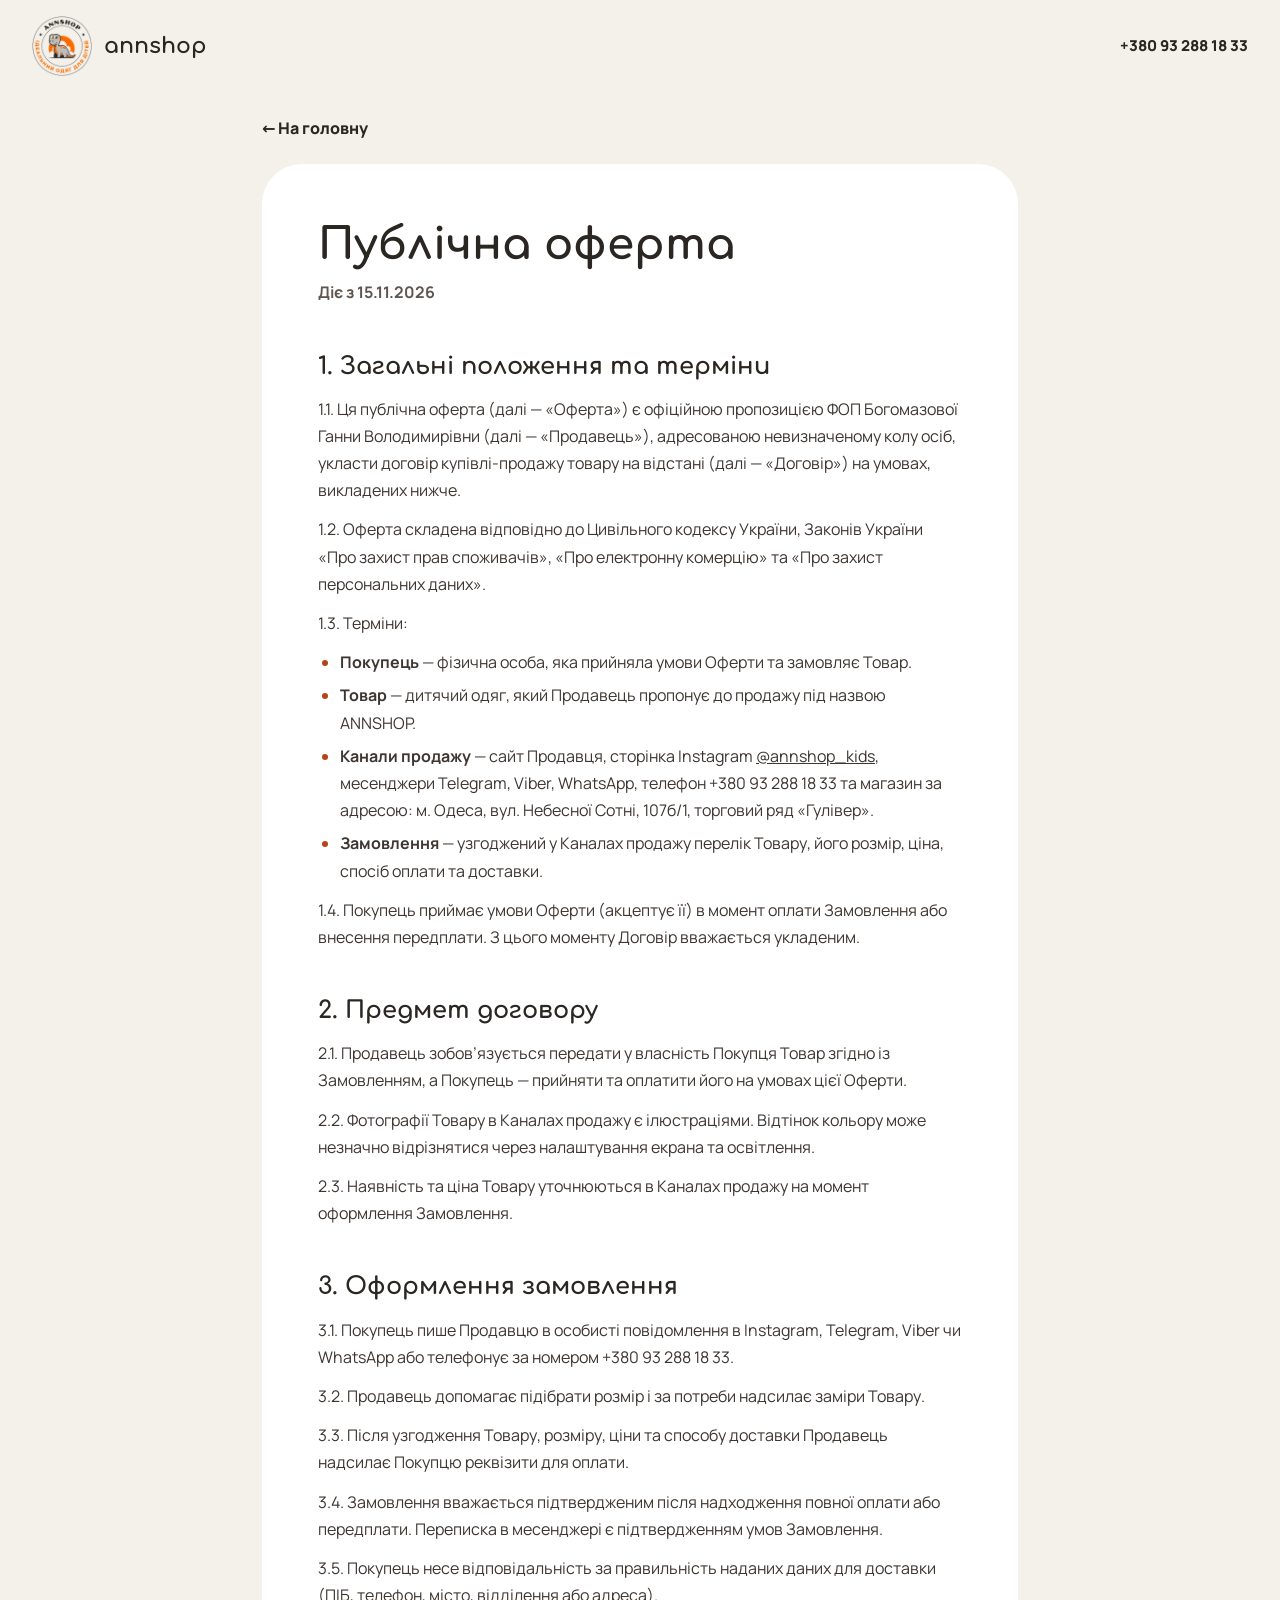
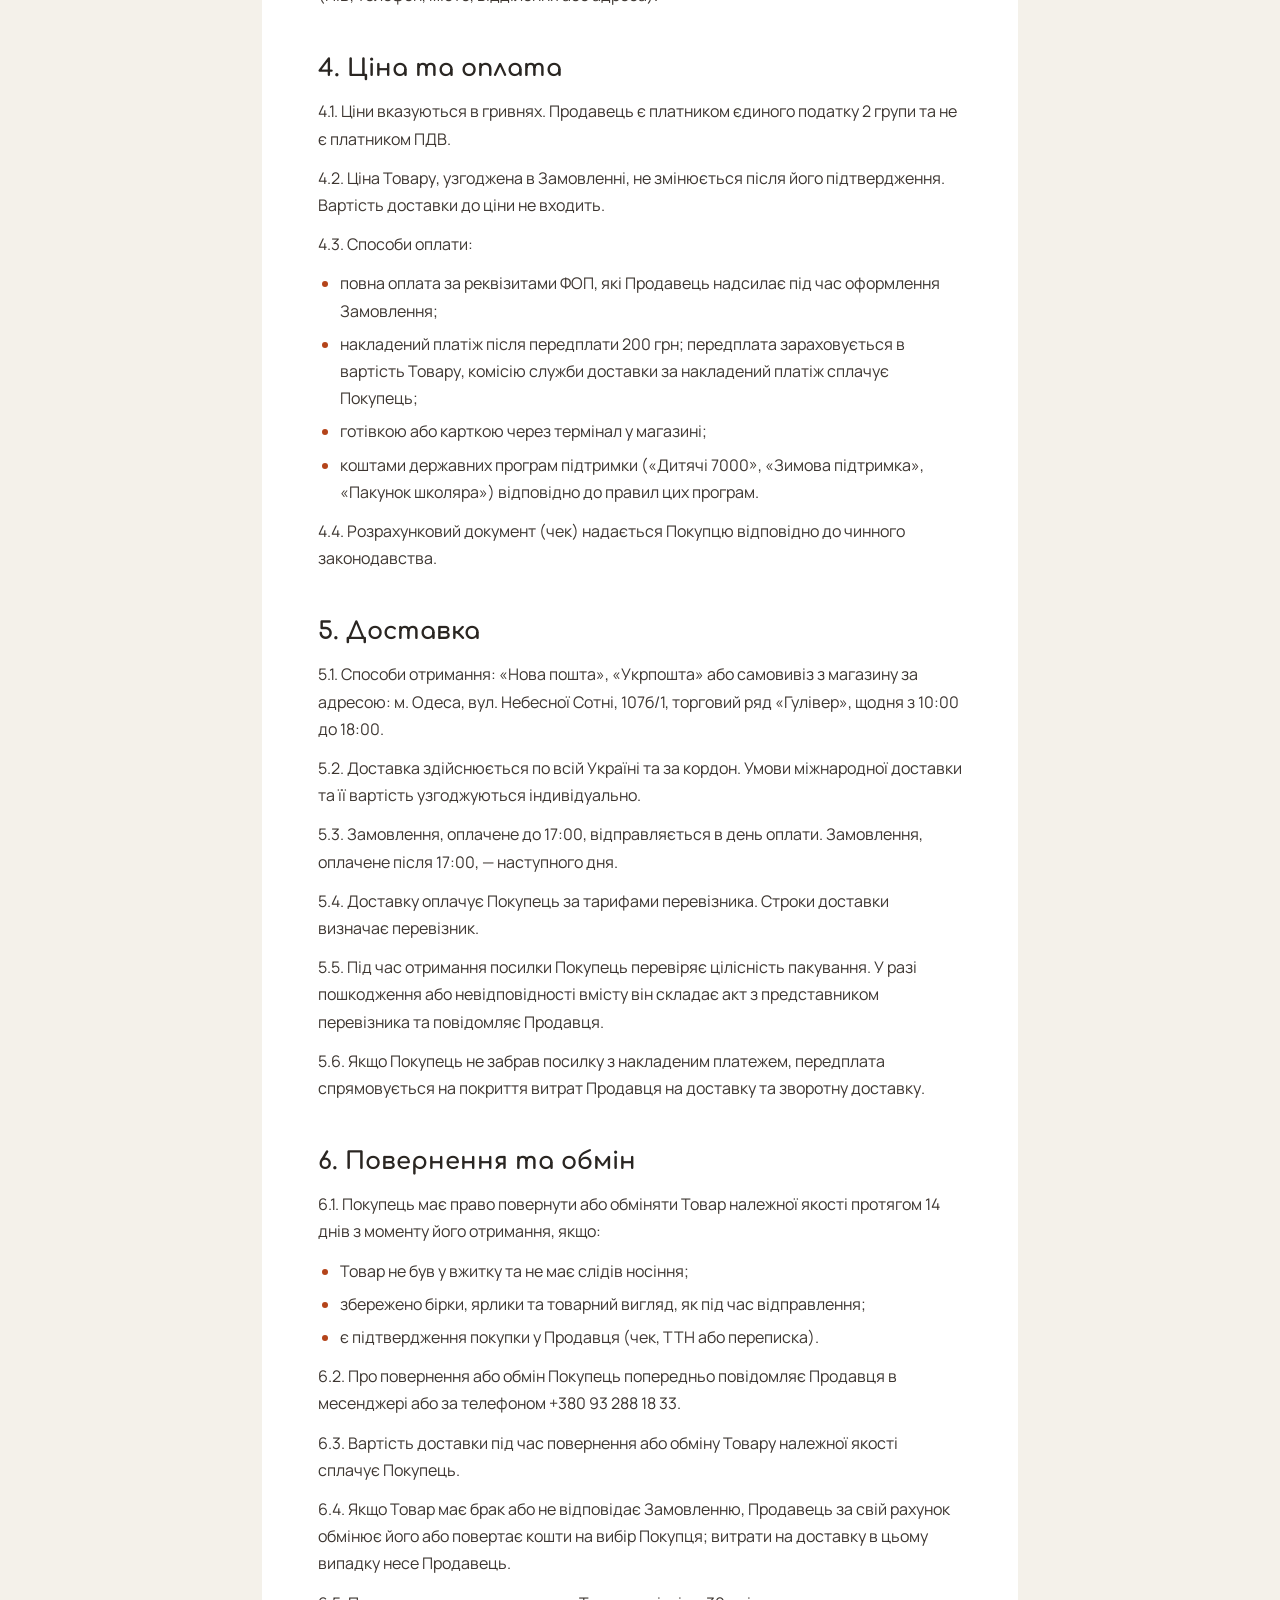
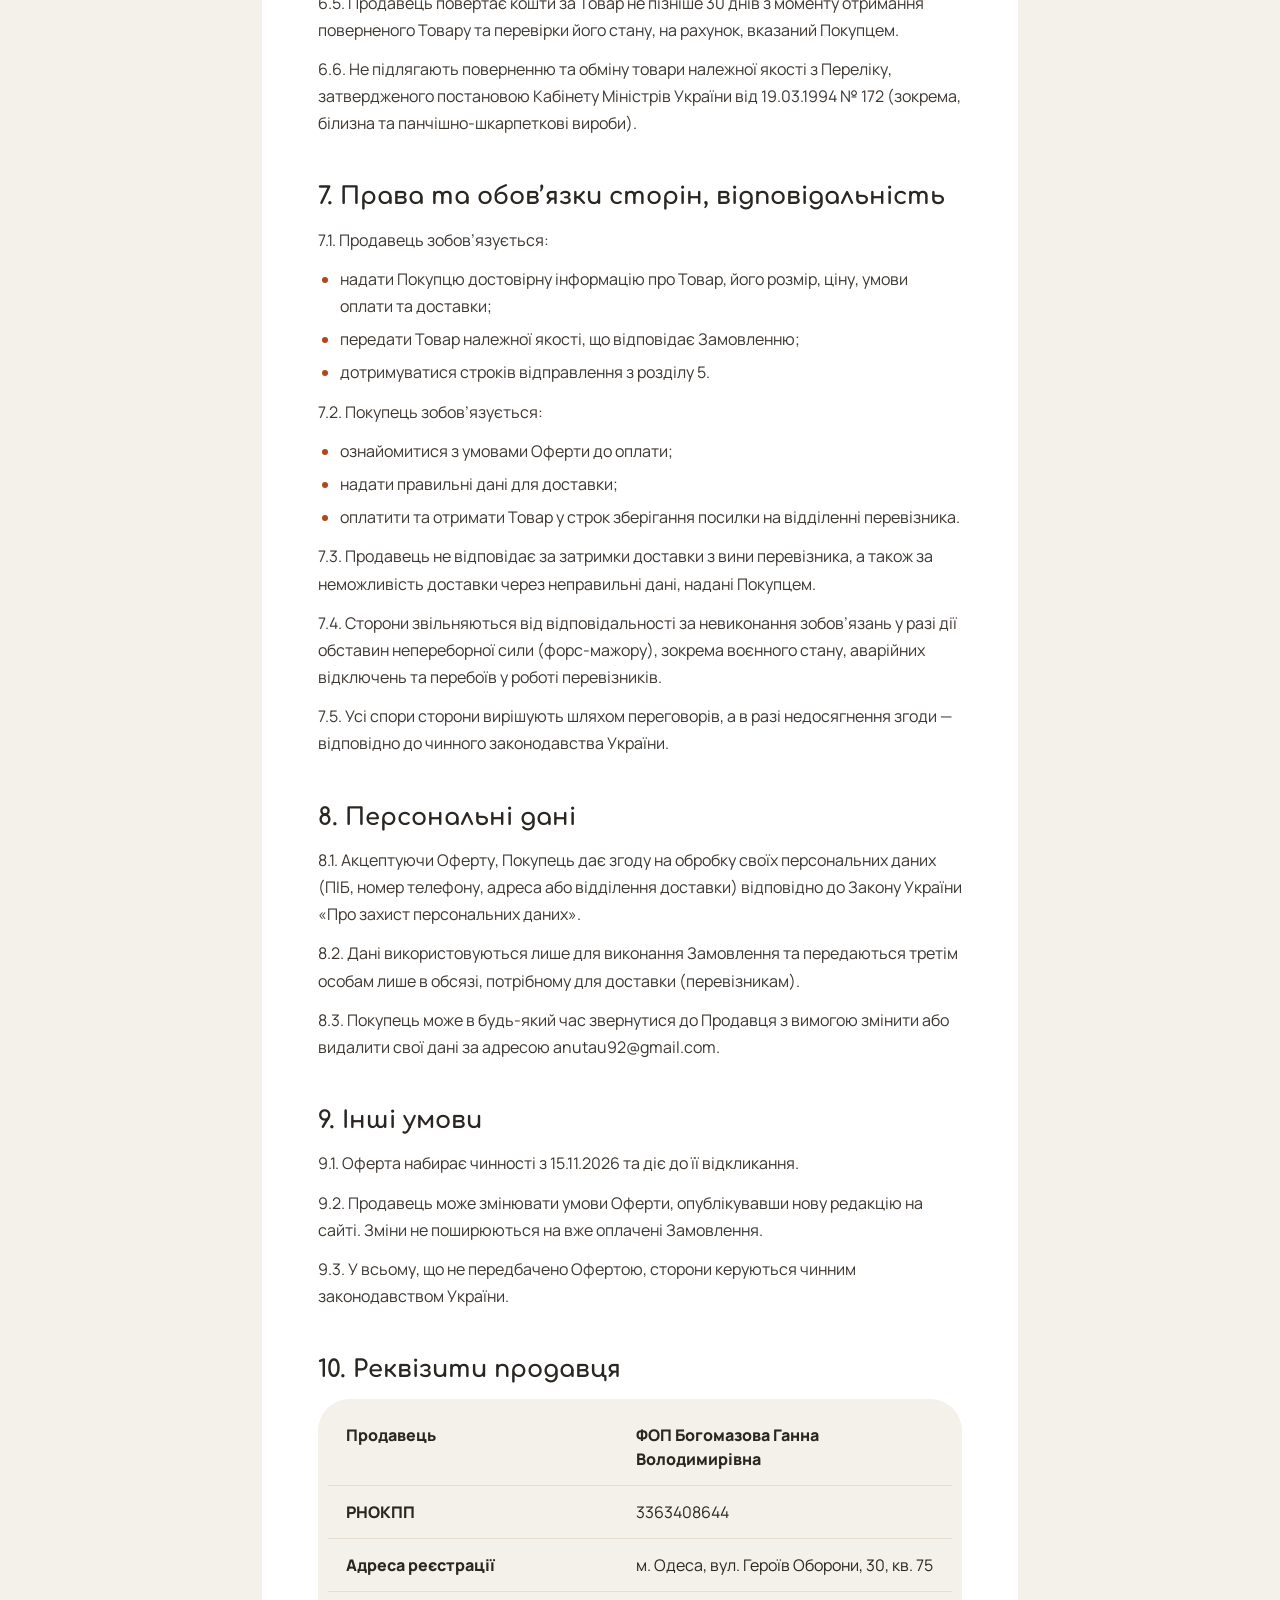
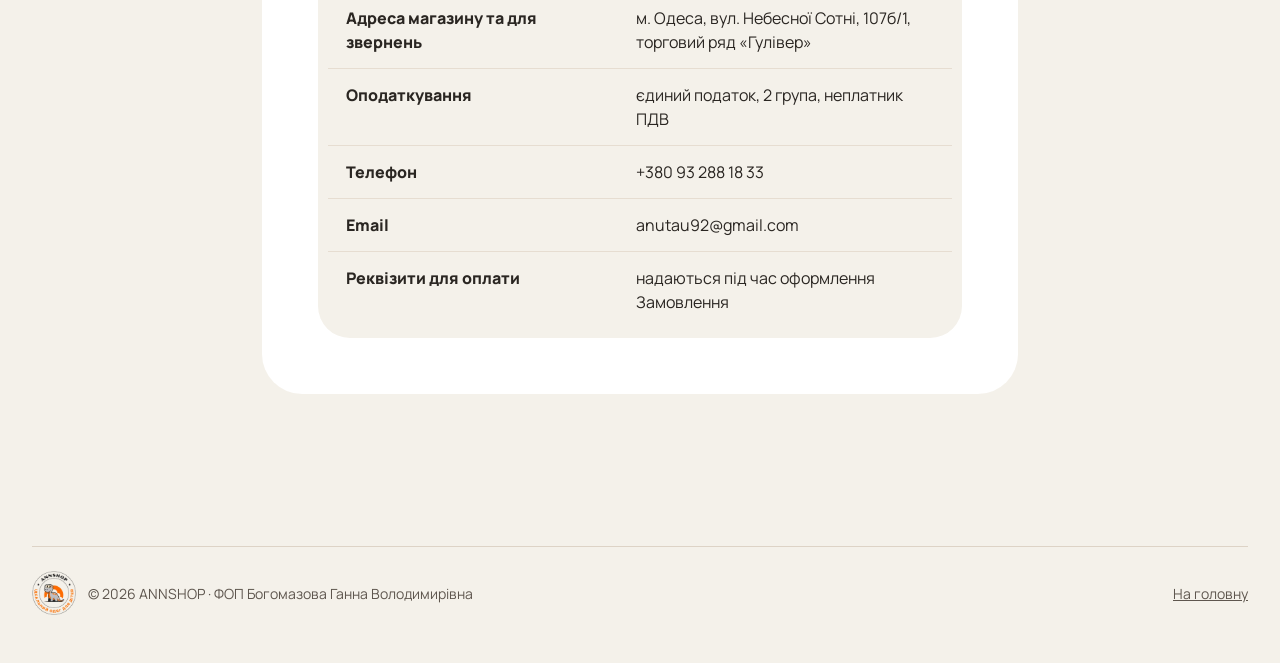
==== oferta.html @ 19527567 "Add files via upload" ====
<!DOCTYPE html>
<html lang="uk">
<head>
<meta charset="utf-8">
<meta name="viewport" content="width=device-width, initial-scale=1">
<title>Публічна оферта — ANNSHOP</title>
<meta name="description" content="Публічна оферта магазину дитячого одягу ANNSHOP (ФОП Богомазова Ганна Володимирівна): оформлення замовлення, оплата, доставка, повернення та обмін.">
<meta name="theme-color" content="#F4F1EA">
<meta name="format-detection" content="telephone=no">
<link rel="icon" type="image/png" sizes="32x32" href="assets/img/favicon-32.png">
<link rel="apple-touch-icon" href="assets/img/apple-touch-icon.png">
<link rel="preload" href="assets/fonts/manrope-cyrillic-wght-normal.woff2" as="font" type="font/woff2" crossorigin>
<link rel="stylesheet" href="assets/css/style.css">
<style>
.doc{max-width:820px;margin:0 auto;padding:24px 32px 96px}
.doc__card{background:#fff;border-radius:40px;padding:56px}
.doc h1{margin:0 0 8px}
.doc .meta{margin:0 0 40px;color:var(--muted);font-weight:700}
.doc h2{font-family:var(--font-display);font-weight:700;font-size:24px;line-height:1.3;margin:44px 0 14px}
.doc p,.doc li{font-size:16px;line-height:1.7;color:#3D3631}
.doc p{margin:0 0 12px}
.doc ul{margin:0 0 12px;padding-left:22px}
.doc li{margin-bottom:6px}
.doc li::marker{color:var(--accent)}
.doc .table-box{background:var(--bg);margin-top:8px}
.doc .req{min-width:0;text-align:left}
.doc .req td{padding:14px 18px;border-bottom:1px solid #E6DDD1;vertical-align:top}
.doc .req tr:last-child td{border-bottom:0;color:inherit}
.doc .req td:first-child{font-weight:800;width:38%}
.back{display:inline-flex;align-items:center;gap:8px;margin-bottom:24px;font-weight:800;text-decoration:none}
@media (max-width:700px){.doc{padding:8px 14px 64px}.doc__card{padding:28px 20px;border-radius:28px}.doc .req td{display:block;width:auto!important;border:0;padding:6px 10px}.doc .req tr{display:block;padding:8px 0;border-bottom:1px solid #E6DDD1}}
</style>
<script>
  // Оферта завжди відкривається з початку сторінки
  if ('scrollRestoration' in history) history.scrollRestoration = 'manual';
  function toStart(){ if (!location.hash || location.hash === '#top') window.scrollTo(0, 0); }
  window.addEventListener('DOMContentLoaded', toStart);
  window.addEventListener('load', toStart);
  window.addEventListener('pageshow', toStart);
</script>
</head>
<body>
<header class="wrap header" id="top">
  <a class="brand" href="index.html" aria-label="ANNSHOP — на головну">
    <img src="assets/img/logo.webp" width="60" height="60" alt="ANNSHOP — ідеальний одяг для дітей">
    <span>annshop</span>
  </a>
  <a class="header__phone" href="tel:+380932881833">+380&nbsp;93&nbsp;288&nbsp;18&nbsp;33</a>
</header>
<main class="doc">
  <a class="back" href="index.html">← На головну</a>
  <article class="doc__card">
    <h1 class="h2">Публічна оферта</h1>
    <p class="meta">Діє з 15.11.2026</p>
<h2 id="загальні-положення-та-терміни">1. Загальні положення та терміни</h2>
<p>1.1. Ця публічна оферта (далі — «Оферта») є офіційною пропозицією ФОП Богомазової Ганни Володимирівни (далі — «Продавець»), адресованою невизначеному колу осіб, укласти договір купівлі-продажу товару на відстані (далі — «Договір») на умовах, викладених нижче.</p>
<p>1.2. Оферта складена відповідно до Цивільного кодексу України, Законів України «Про захист прав споживачів», «Про електронну комерцію» та «Про захист персональних даних».</p>
<p>1.3. Терміни:</p>
<ul>
<li><strong>Покупець</strong> — фізична особа, яка прийняла умови Оферти та замовляє Товар.</li>
<li><strong>Товар</strong> — дитячий одяг, який Продавець пропонує до продажу під назвою ANNSHOP.</li>
<li><strong>Канали продажу</strong> — сайт Продавця, сторінка Instagram <a href="https://www.instagram.com/annshop_kids">@annshop_kids</a>, месенджери Telegram, Viber, WhatsApp, телефон +380 93 288 18 33 та магазин за адресою: м. Одеса, вул. Небесної Сотні, 107б/1, торговий ряд «Гулівер».</li>
<li><strong>Замовлення</strong> — узгоджений у Каналах продажу перелік Товару, його розмір, ціна, спосіб оплати та доставки.</li>
</ul>
<p>1.4. Покупець приймає умови Оферти (акцептує її) в момент оплати Замовлення або внесення передплати. З цього моменту Договір вважається укладеним.</p>
<h2 id="предмет-договору">2. Предмет договору</h2>
<p>2.1. Продавець зобов’язується передати у власність Покупця Товар згідно із Замовленням, а Покупець — прийняти та оплатити його на умовах цієї Оферти.</p>
<p>2.2. Фотографії Товару в Каналах продажу є ілюстраціями. Відтінок кольору може незначно відрізнятися через налаштування екрана та освітлення.</p>
<p>2.3. Наявність та ціна Товару уточнюються в Каналах продажу на момент оформлення Замовлення.</p>
<h2 id="оформлення-замовлення">3. Оформлення замовлення</h2>
<p>3.1. Покупець пише Продавцю в особисті повідомлення в Instagram, Telegram, Viber чи WhatsApp або телефонує за номером +380 93 288 18 33.</p>
<p>3.2. Продавець допомагає підібрати розмір і за потреби надсилає заміри Товару.</p>
<p>3.3. Після узгодження Товару, розміру, ціни та способу доставки Продавець надсилає Покупцю реквізити для оплати.</p>
<p>3.4. Замовлення вважається підтвердженим після надходження повної оплати або передплати. Переписка в месенджері є підтвердженням умов Замовлення.</p>
<p>3.5. Покупець несе відповідальність за правильність наданих даних для доставки (ПІБ, телефон, місто, відділення або адреса).</p>
<h2 id="ціна-та-оплата">4. Ціна та оплата</h2>
<p>4.1. Ціни вказуються в гривнях. Продавець є платником єдиного податку 2 групи та не є платником ПДВ.</p>
<p>4.2. Ціна Товару, узгоджена в Замовленні, не змінюється після його підтвердження. Вартість доставки до ціни не входить.</p>
<p>4.3. Способи оплати:</p>
<ul>
<li>повна оплата за реквізитами ФОП, які Продавець надсилає під час оформлення Замовлення;</li>
<li>накладений платіж після передплати 200 грн; передплата зараховується в вартість Товару, комісію служби доставки за накладений платіж сплачує Покупець;</li>
<li>готівкою або карткою через термінал у магазині;</li>
<li>коштами державних програм підтримки («Дитячі 7000», «Зимова підтримка», «Пакунок школяра») відповідно до правил цих програм.</li>
</ul>
<p>4.4. Розрахунковий документ (чек) надається Покупцю відповідно до чинного законодавства.</p>
<h2 id="доставка">5. Доставка</h2>
<p>5.1. Способи отримання: «Нова пошта», «Укрпошта» або самовивіз з магазину за адресою: м. Одеса, вул. Небесної Сотні, 107б/1, торговий ряд «Гулівер», щодня з 10:00 до 18:00.</p>
<p>5.2. Доставка здійснюється по всій Україні та за кордон. Умови міжнародної доставки та її вартість узгоджуються індивідуально.</p>
<p>5.3. Замовлення, оплачене до 17:00, відправляється в день оплати. Замовлення, оплачене після 17:00, — наступного дня.</p>
<p>5.4. Доставку оплачує Покупець за тарифами перевізника. Строки доставки визначає перевізник.</p>
<p>5.5. Під час отримання посилки Покупець перевіряє цілісність пакування. У разі пошкодження або невідповідності вмісту він складає акт з представником перевізника та повідомляє Продавця.</p>
<p>5.6. Якщо Покупець не забрав посилку з накладеним платежем, передплата спрямовується на покриття витрат Продавця на доставку та зворотну доставку.</p>
<h2 id="повернення-та-обмін">6. Повернення та обмін</h2>
<p>6.1. Покупець має право повернути або обміняти Товар належної якості протягом 14 днів з моменту його отримання, якщо:</p>
<ul>
<li>Товар не був у вжитку та не має слідів носіння;</li>
<li>збережено бірки, ярлики та товарний вигляд, як під час відправлення;</li>
<li>є підтвердження покупки у Продавця (чек, ТТН або переписка).</li>
</ul>
<p>6.2. Про повернення або обмін Покупець попередньо повідомляє Продавця в месенджері або за телефоном +380 93 288 18 33.</p>
<p>6.3. Вартість доставки під час повернення або обміну Товару належної якості сплачує Покупець.</p>
<p>6.4. Якщо Товар має брак або не відповідає Замовленню, Продавець за свій рахунок обмінює його або повертає кошти на вибір Покупця; витрати на доставку в цьому випадку несе Продавець.</p>
<p>6.5. Продавець повертає кошти за Товар не пізніше 30 днів з моменту отримання поверненого Товару та перевірки його стану, на рахунок, вказаний Покупцем.</p>
<p>6.6. Не підлягають поверненню та обміну товари належної якості з Переліку, затвердженого постановою Кабінету Міністрів України від 19.03.1994 № 172 (зокрема, білизна та панчішно-шкарпеткові вироби).</p>
<h2 id="права-та-обовязки-сторін-відповідальність">7. Права та обов’язки сторін, відповідальність</h2>
<p>7.1. Продавець зобов’язується:</p>
<ul>
<li>надати Покупцю достовірну інформацію про Товар, його розмір, ціну, умови оплати та доставки;</li>
<li>передати Товар належної якості, що відповідає Замовленню;</li>
<li>дотримуватися строків відправлення з розділу 5.</li>
</ul>
<p>7.2. Покупець зобов’язується:</p>
<ul>
<li>ознайомитися з умовами Оферти до оплати;</li>
<li>надати правильні дані для доставки;</li>
<li>оплатити та отримати Товар у строк зберігання посилки на відділенні перевізника.</li>
</ul>
<p>7.3. Продавець не відповідає за затримки доставки з вини перевізника, а також за неможливість доставки через неправильні дані, надані Покупцем.</p>
<p>7.4. Сторони звільняються від відповідальності за невиконання зобов’язань у разі дії обставин непереборної сили (форс-мажору), зокрема воєнного стану, аварійних відключень та перебоїв у роботі перевізників.</p>
<p>7.5. Усі спори сторони вирішують шляхом переговорів, а в разі недосягнення згоди — відповідно до чинного законодавства України.</p>
<h2 id="персональні-дані">8. Персональні дані</h2>
<p>8.1. Акцептуючи Оферту, Покупець дає згоду на обробку своїх персональних даних (ПІБ, номер телефону, адреса або відділення доставки) відповідно до Закону України «Про захист персональних даних».</p>
<p>8.2. Дані використовуються лише для виконання Замовлення та передаються третім особам лише в обсязі, потрібному для доставки (перевізникам).</p>
<p>8.3. Покупець може в будь-який час звернутися до Продавця з вимогою змінити або видалити свої дані за адресою anutau92@gmail.com.</p>
<h2 id="інші-умови">9. Інші умови</h2>
<p>9.1. Оферта набирає чинності з 15.11.2026 та діє до її відкликання.</p>
<p>9.2. Продавець може змінювати умови Оферти, опублікувавши нову редакцію на сайті. Зміни не поширюються на вже оплачені Замовлення.</p>
<p>9.3. У всьому, що не передбачено Офертою, сторони керуються чинним законодавством України.</p>
<h2 id="реквізити-продавця">10. Реквізити продавця</h2>
<div class="table-box" tabindex="0" role="region" aria-label="Реквізити продавця"><table class="req">
<colgroup>
<col style="width: 46%" />
<col style="width: 53%" />
</colgroup>
<tbody>
<tr class="odd">
<td>Продавець</td>
<td>ФОП Богомазова Ганна Володимирівна</td>
</tr>
<tr class="even">
<td>РНОКПП</td>
<td>3363408644</td>
</tr>
<tr class="odd">
<td>Адреса реєстрації</td>
<td>м. Одеса, вул. Героїв Оборони, 30, кв. 75</td>
</tr>
<tr class="even">
<td>Адреса магазину та для звернень</td>
<td>м. Одеса, вул. Небесної Сотні, 107б/1, торговий ряд «Гулівер»</td>
</tr>
<tr class="odd">
<td>Оподаткування</td>
<td>єдиний податок, 2 група, неплатник ПДВ</td>
</tr>
<tr class="even">
<td>Телефон</td>
<td>+380 93 288 18 33</td>
</tr>
<tr class="odd">
<td>Email</td>
<td>anutau92@gmail.com</td>
</tr>
<tr class="even">
<td>Реквізити для оплати</td>
<td>надаються під час оформлення Замовлення</td>
</tr>
</tbody>
</table></div>

  </article>
</main>
<footer class="wrap footer" style="padding-bottom:48px">
  <div class="footer__in">
    <div class="footer__brand"><img src="assets/img/logo.webp" width="44" height="44" alt="" loading="lazy"><span>© 2026 ANNSHOP · ФОП Богомазова Ганна Володимирівна</span></div>
    <a href="index.html">На головну</a>
  </div>
</footer>
</body>
</html>
---- assets/css/style.css ----
@font-face{font-family:Manrope;font-style:normal;font-display:swap;font-weight:200 800;src:url(../fonts/manrope-cyrillic-ext-wght-normal.woff2)format("woff2-variations");unicode-range:U+460-52F,U+1C80-1C8A,U+20B4,U+2DE0-2DFF,U+A640-A69F,U+FE2E-FE2F}@font-face{font-family:Manrope;font-style:normal;font-display:swap;font-weight:200 800;src:url(../fonts/manrope-cyrillic-wght-normal.woff2)format("woff2-variations");unicode-range:U+301,U+400-45F,U+490-491,U+4B0-4B1,U+2116}@font-face{font-family:Manrope;font-style:normal;font-display:swap;font-weight:200 800;src:url(../fonts/manrope-latin-wght-normal.woff2)format("woff2-variations");unicode-range:U+??,U+131,U+152-153,U+2BB-2BC,U+2C6,U+2DA,U+2DC,U+304,U+308,U+329,U+2000-206F,U+20AC,U+2122,U+2191,U+2193,U+2212,U+2215,U+FEFF,U+FFFD}@font-face{font-family:Comfortaa;font-style:normal;font-display:swap;font-weight:300 700;src:url(../fonts/comfortaa-cyrillic-ext-wght-normal.woff2)format("woff2-variations");unicode-range:U+460-52F,U+1C80-1C8A,U+20B4,U+2DE0-2DFF,U+A640-A69F,U+FE2E-FE2F}@font-face{font-family:Comfortaa;font-style:normal;font-display:swap;font-weight:300 700;src:url(../fonts/comfortaa-cyrillic-wght-normal.woff2)format("woff2-variations");unicode-range:U+301,U+400-45F,U+490-491,U+4B0-4B1,U+2116}@font-face{font-family:Comfortaa;font-style:normal;font-display:swap;font-weight:300 700;src:url(../fonts/comfortaa-latin-wght-normal.woff2)format("woff2-variations");unicode-range:U+??,U+131,U+152-153,U+2BB-2BC,U+2C6,U+2DA,U+2DC,U+304,U+308,U+329,U+2000-206F,U+20AC,U+2122,U+2191,U+2193,U+2212,U+2215,U+FEFF,U+FFFD}:root{--bg:#f4f1ea;--white:#fff;--peach:#f7c9ae;--peach-soft:#fbe3d5;--orange:#e35a24;--accent:#b4441a;--ink:#2a2622;--muted:#5e564e;--line:#ddd3c6;--font:"Manrope",system-ui,-apple-system,"Segoe UI",Roboto,Arial,sans-serif;--font-display:"Comfortaa","Manrope",system-ui,sans-serif;--ease:cubic-bezier(.2,.7,.2,1);--wrap:1312px}*,:before,:after{box-sizing:border-box}html{-webkit-text-size-adjust:100%;scroll-padding-top:24px;overflow-x:clip}body{background:var(--bg);color:var(--ink);font-family:var(--font);-webkit-font-smoothing:antialiased;text-rendering:optimizelegibility;margin:0;font-size:16px;line-height:1.5;overflow-x:clip}main{overflow-x:hidden}@supports (overflow-x:clip){main{overflow-x:clip}}img{max-width:100%;height:auto;display:block}a{color:inherit}a:hover{color:var(--accent)}button{font:inherit;color:inherit}:focus-visible{outline:3px solid var(--orange);outline-offset:3px;border-radius:8px}.sr-only{clip:rect(0,0,0,0);white-space:nowrap;border:0;width:1px;height:1px;margin:-1px;padding:0;overflow:hidden;position:absolute!important}.skip{z-index:100;background:var(--ink);color:#fff;border-radius:999px;padding:10px 16px;font-weight:800;text-decoration:none;transition:top .2s;position:absolute;top:-60px;left:12px}.skip:focus{color:#fff;top:12px}html.lenis,html.lenis body{height:auto}.lenis:not(.lenis-autoToggle).lenis-stopped{overflow:clip}.lenis [data-lenis-prevent]{overscroll-behavior:contain}.wrap{max-width:var(--wrap);margin:0 auto;padding:0 32px}.h1{font-family:var(--font-display);letter-spacing:-.02em;margin:0;font-size:clamp(40px,5vw,64px);font-weight:700;line-height:1.12}.h2{font-family:var(--font-display);margin:0;font-size:clamp(30px,3.4vw,44px);font-weight:700;line-height:1.18}.lead{color:var(--muted);margin:0;font-size:17px;line-height:1.65}.section-head{flex-direction:column;gap:12px;max-width:640px;display:flex}.section-head--row{flex-flow:wrap;justify-content:space-between;align-items:flex-end;gap:16px;max-width:none}.section-head--row>div{flex-direction:column;gap:10px;display:flex}.btn{cursor:pointer;min-height:56px;transition:transform .3s var(--ease),box-shadow .3s var(--ease),background-color .25s;border:0;border-radius:999px;justify-content:center;align-items:center;gap:10px;padding:0 26px;font-size:16px;font-weight:800;text-decoration:none;display:inline-flex}.btn:hover{transform:translateY(-2px)}.btn--primary{background:var(--accent);color:#fff}.btn--primary:hover{color:#fff;box-shadow:0 12px 26px #b4441a40}.btn--light{background:var(--white);color:var(--ink)}.btn--light:hover{color:var(--ink);box-shadow:0 12px 26px #2a262214}.btn--soft{background:var(--bg);color:var(--ink)}.btn--ghost{color:#fff;background:0 0;border:1.5px solid #6b625a}.btn--ghost:hover{color:#fff;border-color:#fff}.btn--orange{background:var(--orange);color:#1e1a17}.btn--orange:hover{color:#1e1a17}.btn svg{flex:none}.header{justify-content:space-between;align-items:center;gap:16px;height:92px;display:flex}.brand{align-items:center;gap:12px;display:flex}.brand a{border-radius:12px;text-decoration:none;display:flex}a.brand{text-decoration:none}.brand img{width:60px;height:60px}.brand span{font-family:var(--font-display);font-size:22px;font-weight:700}.nav{gap:32px;font-size:15px;font-weight:700;display:flex}.nav a{text-decoration:none;position:relative}.nav a:after{content:"";background:var(--accent);transform-origin:0;height:2px;transition:transform .35s var(--ease);border-radius:2px;position:absolute;bottom:-6px;left:0;right:0;transform:scaleX(0)}.nav a:hover:after{transform:scaleX(1)}.header__phone{white-space:nowrap;font-size:15px;font-weight:800;text-decoration:none}.hero{grid-template-columns:1fr 1fr;align-items:center;gap:24px;display:grid}.hero__text{flex-direction:column;gap:26px;padding:24px 0;display:flex}.chip{background:var(--white);border-radius:999px;align-self:flex-start;padding:8px 16px;font-size:14px;font-weight:800}.hero__text .lead{max-width:470px;font-size:18px}.btn-row{flex-wrap:wrap;gap:12px;display:flex}.hero__art{justify-content:center;align-items:center;min-height:640px;display:flex;position:relative}.blob{pointer-events:none;position:absolute}.blob--big{width:600px;height:600px}.blob--float{will-change:transform;width:120px;height:120px;animation:9s ease-in-out infinite float;top:50px;right:30px}.hero__img{object-fit:cover;object-position:center 6%;border-radius:190px 190px 190px 40px;width:380px;height:540px;position:relative}.sticker{background:var(--white);border-radius:18px;padding:14px 18px;font-size:15px;font-weight:800;position:absolute;bottom:100px;left:20px;transform:rotate(-5deg);box-shadow:0 12px 30px #2a26221a}.ticker{background:var(--accent);color:#fff;align-items:center;height:64px;margin-top:32px;display:flex;overflow:hidden}.marquee{will-change:transform;-webkit-backface-visibility:hidden;backface-visibility:hidden;width:max-content;animation:32s linear infinite marquee;display:flex}.marquee__group{font-family:var(--font-display);white-space:nowrap;gap:40px;padding-right:40px;font-size:19px;font-weight:700;display:flex}.marquee:hover{animation-play-state:paused}.cats{background:var(--white);padding:88px 0 96px}.cats .wrap{flex-direction:column;gap:44px;display:flex}.cats__grid{grid-template-columns:repeat(4,minmax(0,1fr));gap:32px;display:grid}.cat{text-align:center;flex-direction:column;align-items:center;gap:14px;text-decoration:none;display:flex}.cat__img{border:6px solid var(--peach);border-radius:50%;width:220px;max-width:100%;height:220px;transition:border-color .3s;overflow:hidden}.cat__img img{object-fit:cover;width:100%;height:100%;transition:transform .6s var(--ease)}.cat:hover .cat__img{border-color:var(--orange)}.cat:hover .cat__img img{transform:scale(1.06)}.cat__title{font-size:18px;font-weight:800}.cat__more{color:var(--accent);font-size:14px;font-weight:700}.wave{width:100%;height:60px;display:block}.order{flex-direction:column;gap:40px;padding-top:72px;display:flex}.steps{grid-template-columns:repeat(4,minmax(0,1fr));gap:28px;margin:0;padding:0;list-style:none;display:grid}.step{flex-direction:column;gap:12px;display:flex}.step__num{background:var(--peach);width:72px;height:72px;font-family:var(--font-display);border-radius:44% 56% 52% 48%/52% 44% 56% 48%;justify-content:center;align-items:center;font-size:28px;font-weight:700;display:flex}.step:nth-child(2) .step__num{border-radius:52% 48% 44% 56%/48% 56% 44% 52%}.step:nth-child(3) .step__num{border-radius:56% 44% 50% 50%/44% 52% 48% 56%}.step:nth-child(4) .step__num{border-radius:48% 52% 56% 44%/56% 48% 52% 44%}.step__title{font-size:19px;font-weight:800}.step__text{color:var(--muted);font-size:16px;line-height:1.55}.two{grid-template-columns:1fr 1fr;align-items:center;gap:40px;display:grid}.two--tight{align-items:stretch;gap:20px}.card{background:var(--white);border-radius:32px;flex-direction:column;gap:14px;padding:28px;display:flex}.card__title{font-size:17px;font-weight:800}.pills{flex-wrap:wrap;gap:8px;margin:0;padding:0;list-style:none;display:flex}.pill{background:var(--bg);border-radius:999px;padding:9px 15px;font-size:15px;font-weight:700}.pill--hot{background:var(--peach-soft)}.pick{margin-top:110px}.pick__art{justify-content:center;align-items:center;min-height:520px;display:flex;position:relative}.pick__art .blob{width:520px;height:520px}.pick__img{object-fit:cover;object-position:center 4%;border-radius:160px 160px 40px;width:320px;height:460px;position:relative}.panel{background:var(--white);border-radius:40px;flex-direction:column;gap:22px;padding:44px;display:flex}.field{border:0;flex-direction:column;gap:10px;min-width:0;margin:0;padding:0;display:flex}.field legend{margin-bottom:10px;padding:0;font-size:15px;font-weight:800}.chips{flex-wrap:wrap;gap:8px;display:flex}.choice{background:var(--white);cursor:pointer;border:1.5px solid #e6dcd0;border-radius:999px;min-height:44px;padding:0 18px;font-size:15px;font-weight:700;transition:background-color .2s,color .2s,border-color .2s,transform .2s}.choice:hover{border-color:var(--ink)}.choice[aria-pressed=true]{background:var(--ink);border-color:var(--ink);color:#fff;font-weight:800}.preview{background:var(--bg);border-radius:20px;padding:16px 18px;font-size:15px;line-height:1.5}.send{flex-wrap:wrap;gap:10px;display:flex}.send .btn{flex:130px;font-size:15px}.sizes{flex-direction:column;gap:24px;margin-top:110px;display:flex}.table-box{background:var(--white);border-radius:32px;padding:10px;overflow-x:auto}.table-box table{border-collapse:collapse;text-align:center;width:100%;min-width:760px;font-size:16px}.table-box th{text-align:left;white-space:nowrap;padding:18px 22px;font-weight:800}.table-box td{padding:18px 8px}.table-box tr:first-child{border-bottom:1px solid #eee7dc}.table-box tr:first-child td{font-weight:800}.table-box tr:last-child td{color:var(--muted)}.insta{background:var(--white);margin-top:110px;padding:80px 0}.insta .wrap{flex-direction:column;gap:32px;display:flex}.feed{grid-template-columns:repeat(6,minmax(0,1fr));gap:14px;display:grid}.feed a{aspect-ratio:1;border-radius:32px;display:block;overflow:hidden}.feed a:nth-child(2n){border-radius:50%}.feed img{object-fit:cover;width:100%;height:100%;transition:transform .6s var(--ease)}.feed a:hover img{transform:scale(1.06)}.reviews{flex-direction:column;gap:32px;margin-top:96px;display:flex}.reviews>.section-head{max-width:var(--wrap);width:100%}.reviews__rows{flex-direction:column;gap:18px;padding:8px 0;display:flex;overflow:hidden}.reviews .marquee{animation-duration:70s}.reviews .marquee--rev{animation-duration:80s;animation-direction:reverse}.reviews .marquee__group{font-family:var(--font);white-space:normal;gap:18px;padding-right:18px;font-size:16px;font-weight:400}.review{background:var(--white);border-radius:28px 28px 28px 8px;flex-direction:column;flex:none;gap:10px;width:340px;margin:0;padding:22px 24px;display:flex;box-shadow:0 8px 24px #2a26220f}.marquee--rev .review{background:var(--peach-soft);box-shadow:none;border-radius:28px 28px 8px}.review blockquote{white-space:pre-line;margin:0;line-height:1.55}.review figcaption{color:#665a51;font-size:13px;font-weight:700}.about{margin-top:110px}.about__art{justify-content:center;align-items:center;min-height:520px;display:flex;position:relative}.about__art .blob{width:520px;height:520px}.about__img{object-fit:cover;object-position:center 8%;border-radius:170px 170px 40px;width:340px;height:480px;position:relative}.about__text{flex-direction:column;gap:18px;display:flex}.about__text p{color:var(--muted);margin:0;font-size:17px;line-height:1.7}.contacts{margin-top:110px}.contacts .two{align-items:stretch;gap:24px}.store-img{object-fit:cover;object-position:center 32%;border-radius:200px 40px 40px;width:100%;height:100%;min-height:440px;max-height:600px}.dark{background:var(--ink);color:#fff;border-radius:40px;flex-direction:column;gap:24px;padding:48px;display:flex}.dark .h2{color:#fff;font-size:clamp(30px,3vw,40px)}.info{align-items:flex-start;gap:14px;display:flex}.info svg{flex:none;margin-top:2px}.info div{flex-direction:column;gap:4px;display:flex}.info strong{font-size:18px}.info span{color:#e3d9cf;font-size:16px}.info a{color:#fff;text-decoration:none}.info a:hover{color:var(--peach)}.dark .btn-row{margin-top:auto}.dark .btn{min-height:52px;padding:0 22px;font-size:15px}.footer{padding-top:56px;padding-bottom:170px}.footer__in{border-top:1px solid var(--line);color:var(--muted);flex-wrap:wrap;justify-content:space-between;align-items:center;gap:16px 32px;padding-top:24px;font-size:14px;display:flex}.footer__brand{align-items:center;gap:12px;display:flex}.footer__brand img{width:44px;height:44px}.footer a{color:var(--muted)}.to-top{z-index:50;background:var(--accent);color:#fff;cursor:pointer;opacity:0;pointer-events:none;width:58px;height:58px;transition:opacity .35s var(--ease),transform .35s var(--ease);border:0;border-radius:50%;justify-content:center;align-items:center;display:flex;position:fixed;bottom:24px;right:24px;transform:translateY(16px);box-shadow:0 10px 28px #b4441a4d}.to-top.is-on{opacity:1;pointer-events:auto;transform:none}.dino{z-index:49;will-change:transform;-webkit-backface-visibility:hidden;backface-visibility:hidden;transition:opacity .4s var(--ease);position:fixed;bottom:14px;left:0;transform:translate(16px)}.dino.is-hidden{opacity:0;pointer-events:none}.dino__btn{cursor:pointer;-webkit-tap-highlight-color:transparent;background:0 0;border:0;border-radius:16px;padding:0;display:block}.dino__body{will-change:transform;display:block}.dino__img{filter:drop-shadow(0 8px 14px #2a26222e);width:92px;height:auto;transition:transform .35s var(--ease);display:block}.dino.is-left .dino__img{transform:scaleX(1)}.dino.is-right .dino__img{transform:scaleX(-1)}.dino.is-walking .dino__body{animation:.34s ease-in-out infinite bob}.dino__bubble{white-space:nowrap;background:var(--white);opacity:0;transform-origin:0 100%;pointer-events:none;transition:opacity .3s,transform .3s var(--ease);border-radius:18px 18px 18px 4px;margin-bottom:8px;padding:10px 14px;font-size:14px;font-weight:800;position:absolute;bottom:100%;left:10px;transform:translateY(8px)scale(.92);box-shadow:0 10px 26px #2a262224}.dino.is-flip .dino__bubble{transform-origin:100% 100%;border-radius:18px 18px 4px;left:auto;right:10px}.dino__bubble{color:var(--ink);cursor:pointer;border:0;font-family:inherit}.dino.has-bubble .dino__bubble{opacity:1;pointer-events:auto;transform:none}.dino.has-bubble .dino__bubble:hover{color:var(--accent)}.dino-menu{z-index:50;background:var(--white);opacity:0;visibility:hidden;width:270px;transform:translate3d(var(--mx,16px),10px,0) scale(.96);transform-origin:0 100%;transition:opacity .3s,transform .3s var(--ease),visibility 0s .3s;border-radius:28px 28px 28px 8px;flex-direction:column;gap:10px;padding:20px;display:flex;position:fixed;bottom:126px;left:0;box-shadow:0 18px 44px #2a26222e}.dino-menu.is-flip{transform-origin:100% 100%;border-radius:28px 28px 8px}.dino-menu.is-open{opacity:1;visibility:visible;transform:translate3d(var(--mx,16px),0,0);transition:opacity .3s,transform .3s var(--ease),visibility 0s}.dino__menu-head{justify-content:space-between;align-items:flex-start;gap:10px;display:flex}.dino__menu-title{font-family:var(--font-display);font-size:17px;font-weight:700;line-height:1.3}.dino-menu p{color:var(--muted);margin:0;font-size:14px;line-height:1.5}.dino-menu .btn{min-height:48px;font-size:15px}.dino__close{background:var(--bg);cursor:pointer;border:0;border-radius:50%;flex:none;justify-content:center;align-items:center;width:44px;height:44px;margin:-10px -10px 0 0;display:flex}.dino__link{text-align:center;color:var(--accent);font-size:14px;font-weight:700}.scrim{z-index:48;opacity:0;visibility:hidden;background:#2a26222e;transition:opacity .3s,visibility 0s .3s;position:fixed;top:0;bottom:0;left:0;right:0}.scrim.is-on{opacity:1;visibility:visible;transition:opacity .3s,visibility}@keyframes marquee{0%{transform:translate(0,0)}to{transform:translate(-50%)}}@keyframes float{0%,to{transform:translateY(0)rotate(0)}50%{transform:translateY(-14px)rotate(4deg)}}@keyframes bob{0%,to{transform:translate(0,0)}50%{transform:translateY(-7px)}}@keyframes heroIn{0%{opacity:0;transform:translateY(24px)}to{opacity:1;transform:none}}@keyframes heroImg{0%{transform:scale(.94)}to{transform:none}}@keyframes pop{0%{opacity:0;transform:scale(.6)rotate(-5deg)}70%{transform:scale(1.06)rotate(-5deg)}to{opacity:1;transform:scale(1)rotate(-5deg)}}.in{animation:heroIn .8s var(--ease) both}.in--2{animation-delay:.12s}.in--3{animation-delay:.24s}.in--4{animation-delay:.36s}.in-img{animation:heroImg 1.1s .1s var(--ease) both}.in-pop{animation:pop .7s .9s var(--ease) both}.js .reveal{opacity:0;transition:opacity .9s var(--ease),transform .9s var(--ease);transform:translateY(32px)}.js .reveal.is-in{opacity:1;transform:none}.js .reveal[data-delay="1"]{transition-delay:80ms}.js .reveal[data-delay="2"]{transition-delay:.16s}.js .reveal[data-delay="3"]{transition-delay:.24s}.steps,.step{position:relative}.step__num{z-index:1;position:relative}.js .step .step__num{opacity:0;transition:opacity .5s var(--ease),transform .7s cubic-bezier(.3,1.6,.5,1);transition-delay:var(--d,0s);transform:scale(.4)rotate(-12deg)}.js .step .step__title,.js .step .step__text{opacity:0;transition:opacity .7s var(--ease),transform .7s var(--ease);transition-delay:calc(var(--d,0s) + .15s);transform:translateY(16px)}.js .step .step__text{transition-delay:calc(var(--d,0s) + .25s)}.js .step.is-in .step__num,.js .step.is-in .step__title,.js .step.is-in .step__text{opacity:1;transform:none}@media (min-width:1101px){.steps:before{content:"";transform-origin:0;height:2px;transition:transform 1.4s var(--ease) .1s;background:repeating-linear-gradient(90deg,#e9b497 0 10px,#0000 10px 18px);position:absolute;top:35px;left:36px;right:calc(25% - 57px);transform:scaleX(0)}.steps.is-in:before{transform:scaleX(1)}html:not(.js) .steps:before{transform:none}}@media (max-width:560px){.step:not(:last-child):after{content:"";transform-origin:top;width:2px;transition:transform .8s var(--ease);transition-delay:calc(var(--d,0s) + .3s);background:repeating-linear-gradient(#e9b497 0 8px,#0000 8px 14px);position:absolute;top:80px;bottom:-24px;left:35px;transform:scaleY(0)}.step.is-in:not(:last-child):after{transform:scaleY(1)}.step{min-height:72px;padding-left:92px}.step__num{position:absolute;top:0;left:0}.step{justify-content:center;gap:6px}}@media (prefers-reduced-motion:reduce){*,:before,:after{transition:none!important;animation:none!important}.js .reveal,.js .step .step__num,.js .step .step__title,.js .step .step__text{opacity:1;transform:none}.steps:before,.step:after{transform:none!important}}@media (max-width:1100px){.cats__grid,.steps{grid-template-columns:repeat(2,minmax(0,1fr))}.feed{grid-template-columns:repeat(3,minmax(0,1fr))}}@media (max-width:900px){.wrap{padding:0 18px}.header{height:76px}.brand img{width:52px;height:52px}.nav{display:none}.two{grid-template-columns:1fr}.hero__art{min-height:500px}.hero__img{width:300px;height:430px}.blob--big{width:460px;height:460px}.blob--float{width:90px;height:90px;top:20px;right:4%}.sticker{font-size:14px;bottom:50px;left:0}.pick__art{display:none}.panel{border-radius:32px;padding:28px 22px}.about__art{min-height:440px}.about__img{width:280px;height:400px}.about__art .blob{width:420px;height:420px}.dark{padding:32px 22px}.store-img{border-radius:140px 32px 32px;min-height:380px}.cats,.insta{padding:64px 0}.pick,.sizes,.insta,.about,.contacts{margin-top:80px}.review{width:280px}.footer{padding-bottom:200px}}@media (max-width:560px){.header__phone{font-size:14px}.brand{gap:8px}.brand img{width:46px;height:46px}.brand span{font-size:19px}.steps{grid-template-columns:1fr}.cat__img{border-width:5px;width:150px;height:150px}.cats__grid{gap:24px 12px}.feed{gap:10px}.feed a{border-radius:22px}.btn-row .btn{flex:auto}.footer{padding-bottom:200px}.footer__in{flex-direction:column;align-items:flex-start}.review{box-shadow:none}.dino{bottom:12px}.dino__img{width:64px}.dino-menu{border-radius:28px;width:auto;bottom:92px;left:12px;right:12px;transform:translateY(12px)}.dino-menu.is-flip{border-radius:28px}.dino-menu.is-open{transform:none}.to-top{width:52px;height:52px;bottom:16px;right:16px}}@media (max-width:759px){.hero{grid-template-columns:1fr;gap:8px}.hero__art{order:-1;min-height:360px}.hero__img{width:230px;height:330px}.blob--big{width:340px;height:340px}.blob--float{width:64px;height:64px;top:6px;right:10%}.sticker{padding:11px 14px;font-size:13px;bottom:18px;left:2%}.hero__text{gap:20px;padding:0}}@media (max-width:759px) and (max-height:700px){.hero__art{min-height:290px}.hero__img{width:190px;height:270px}.blob--big{width:280px;height:280px}.h1{font-size:34px}}@media (max-height:500px) and (orientation:landscape){.hero{grid-template-columns:1fr 1fr;gap:16px}.hero__art{order:0;min-height:330px}.hero__img{width:210px;height:300px}.blob--big{width:320px;height:320px}.h1{font-size:34px}.hero__text{gap:16px}}
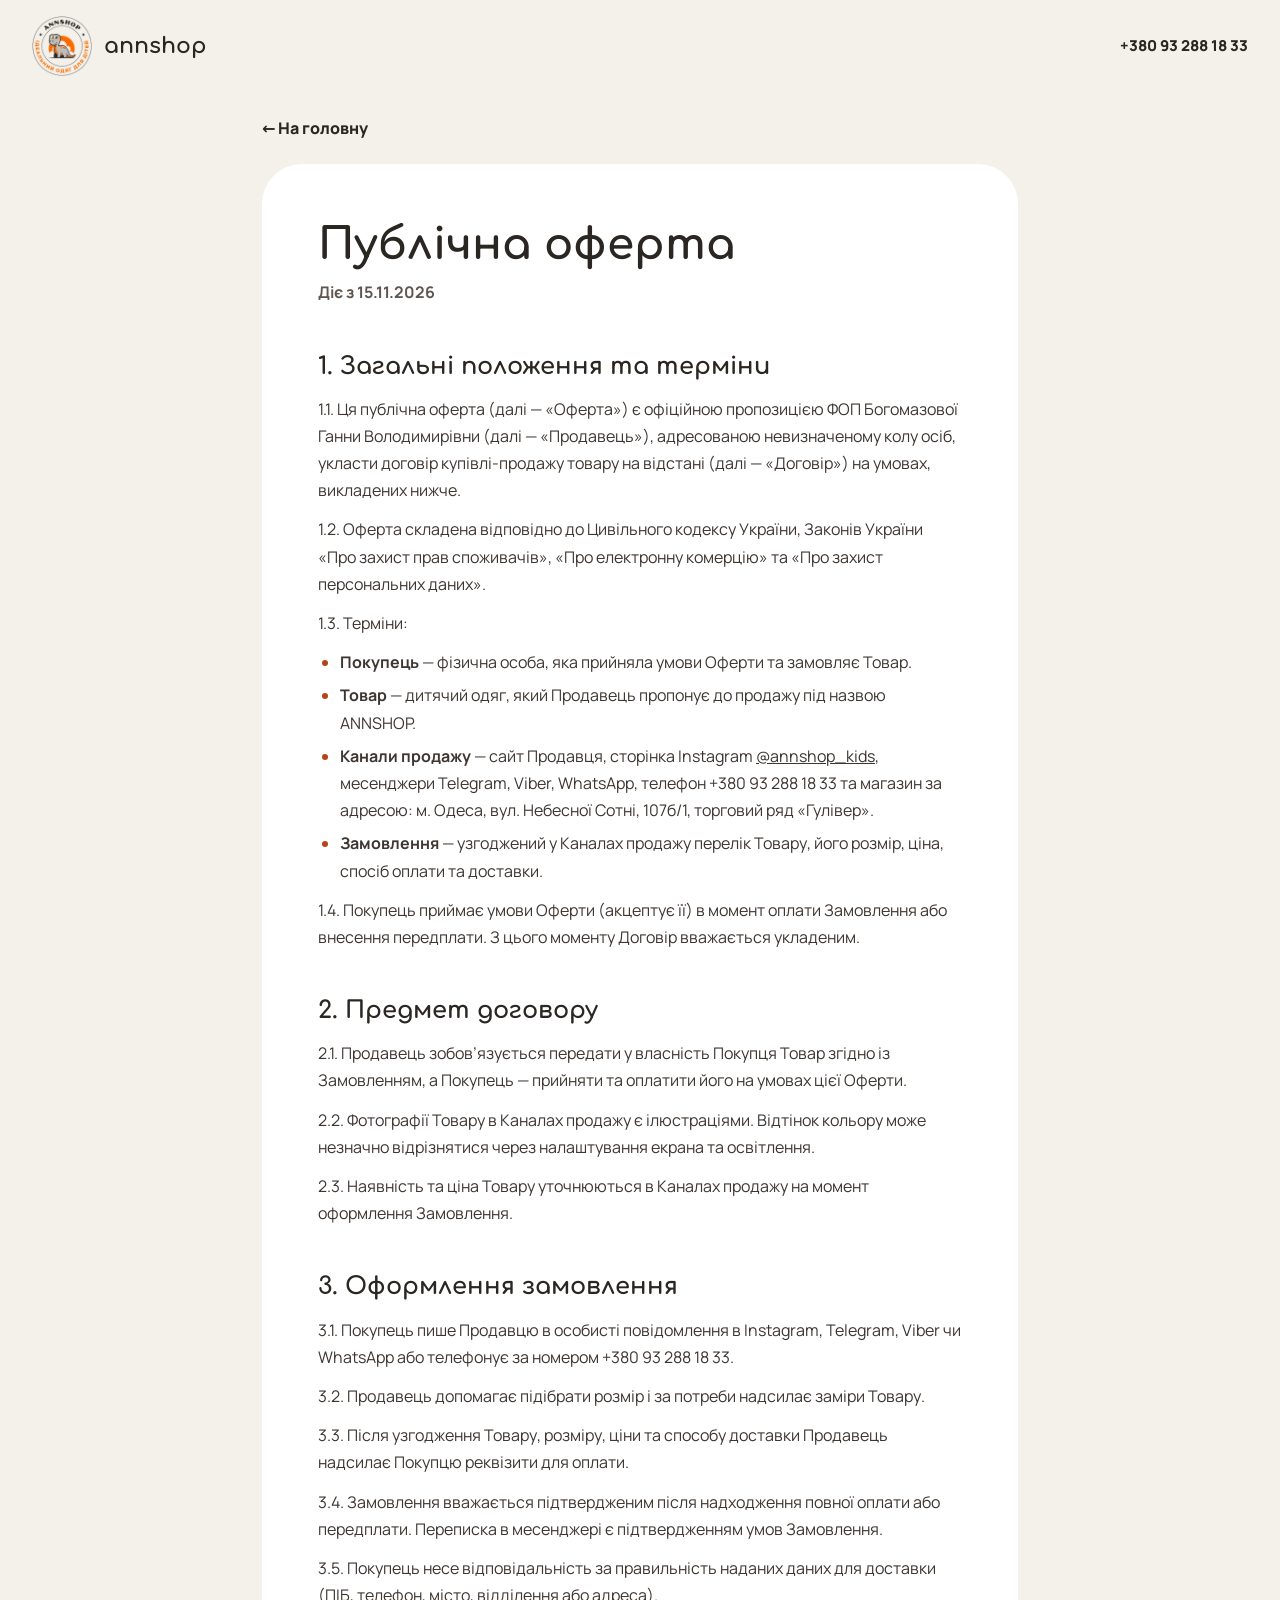
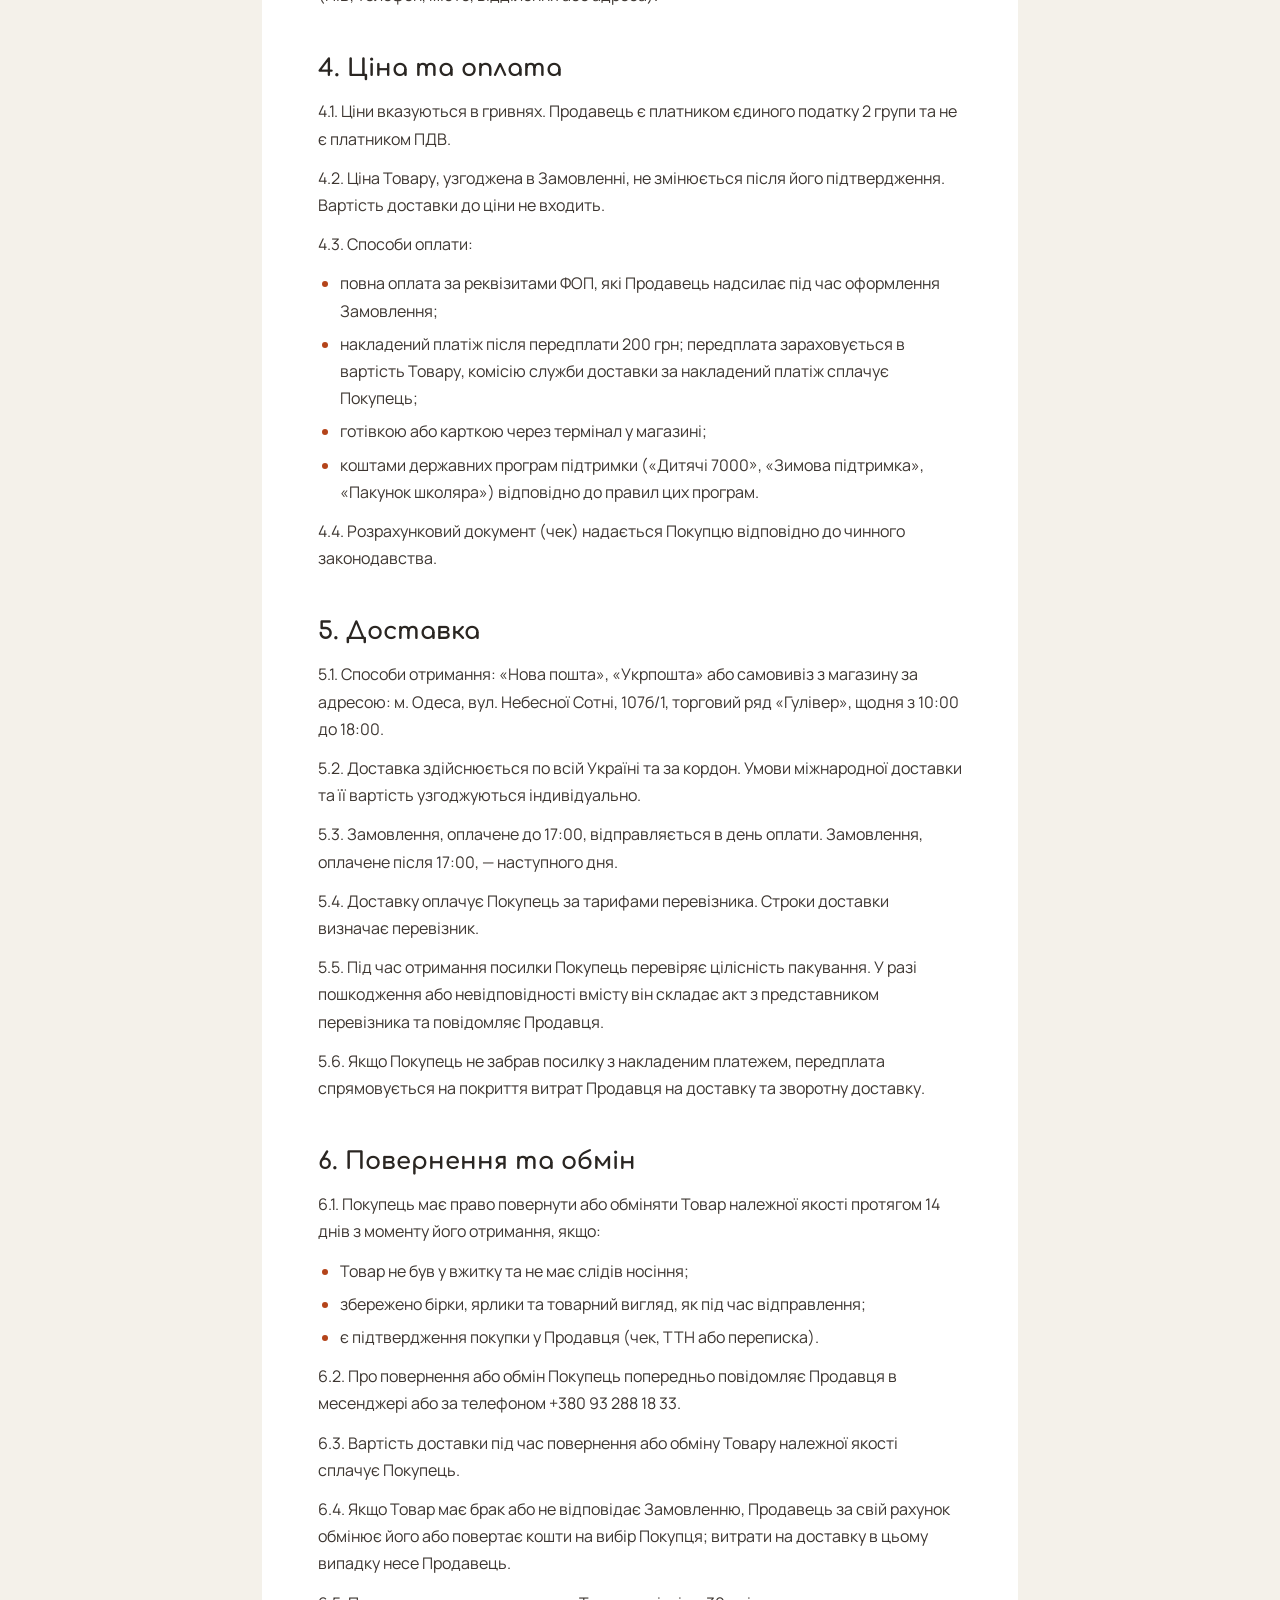
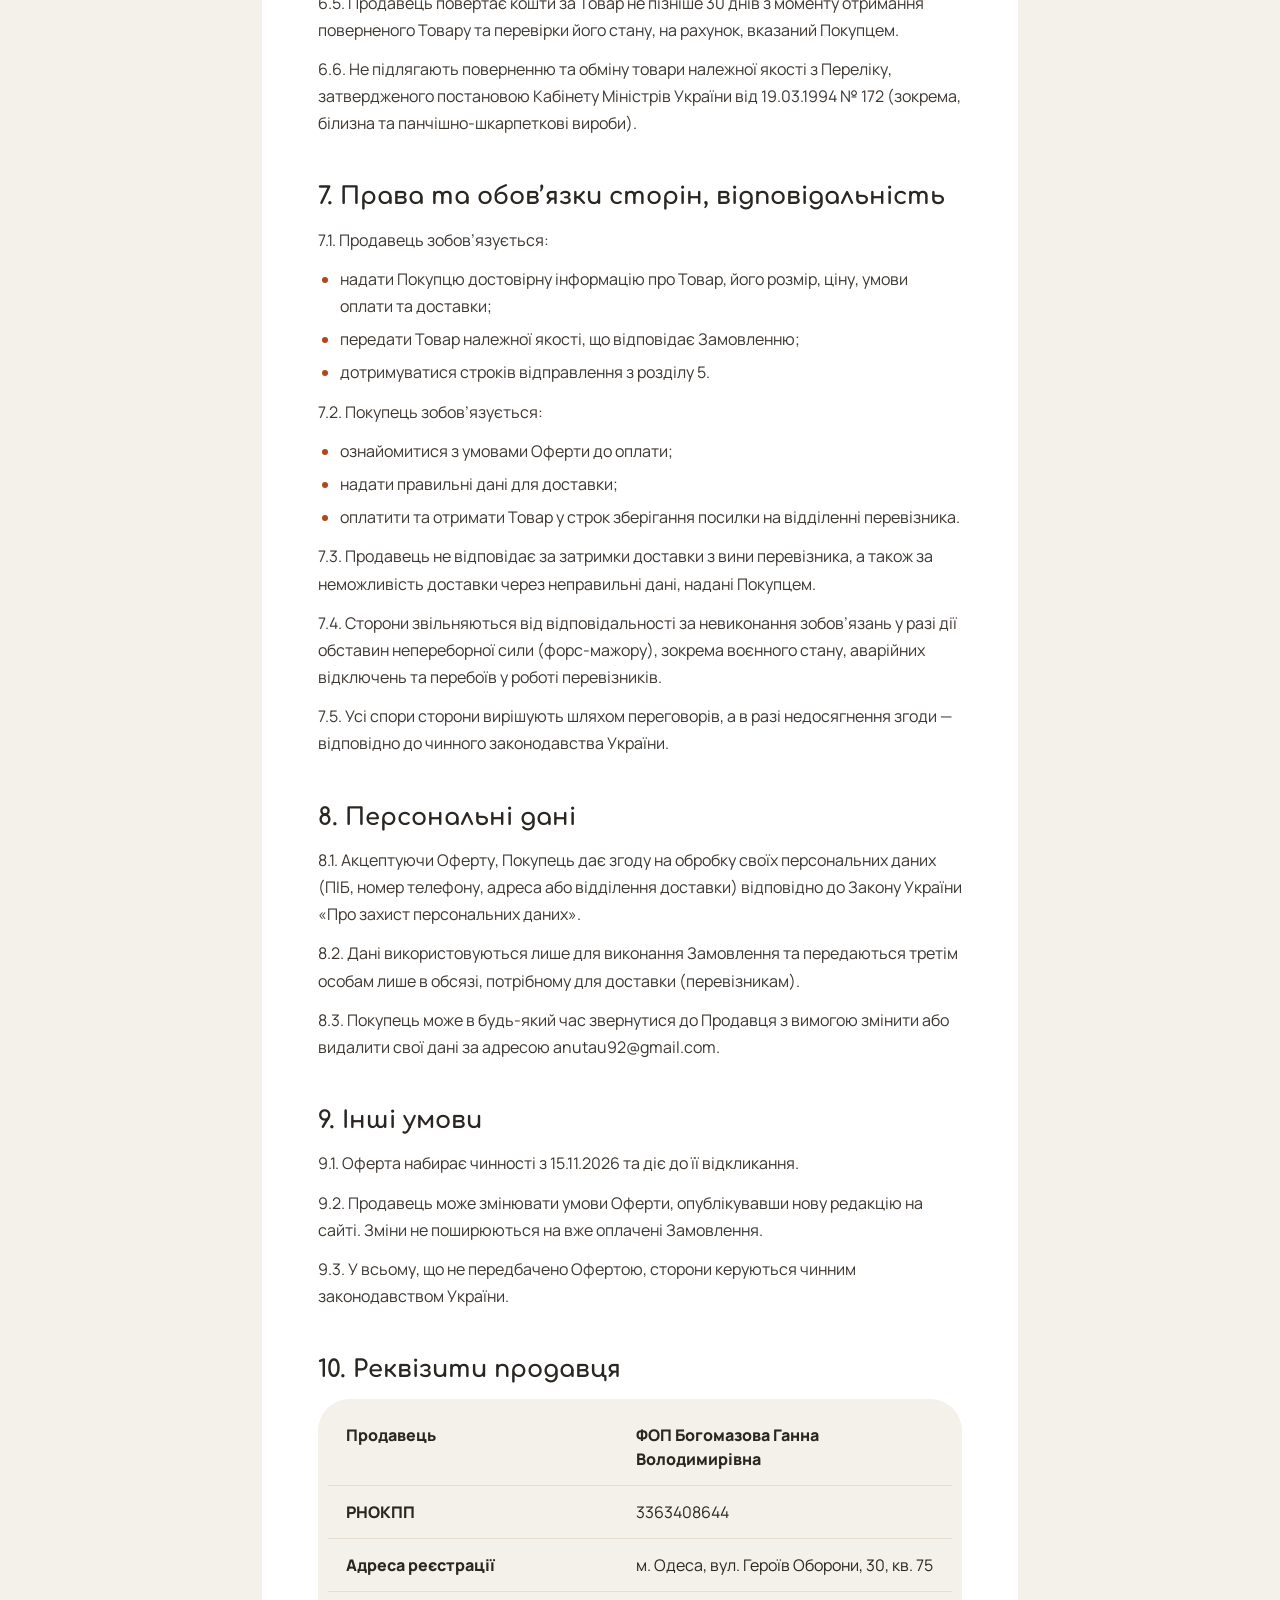
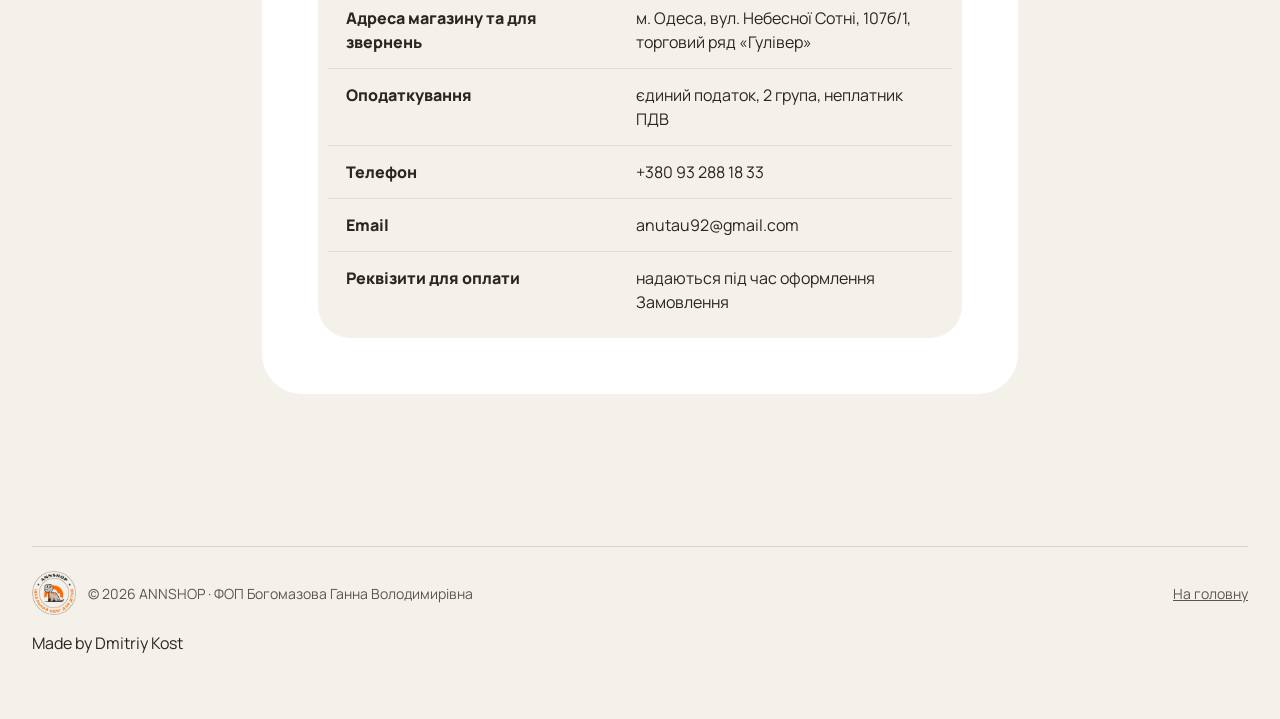
==== commit dc3103b3: "Add files via upload" ====
--- a/oferta.html
+++ b/oferta.html
@@ -10,7 +10,7 @@
 <link rel="icon" type="image/png" sizes="32x32" href="assets/img/favicon-32.png">
 <link rel="apple-touch-icon" href="assets/img/apple-touch-icon.png">
 <link rel="preload" href="assets/fonts/manrope-cyrillic-wght-normal.woff2" as="font" type="font/woff2" crossorigin>
-<link rel="stylesheet" href="assets/css/style.css">
+<link rel="stylesheet" href="assets/css/style.css?v=20261116-1">
 <style>
 .doc{max-width:820px;margin:0 auto;padding:24px 32px 96px}
 .doc__card{background:#fff;border-radius:40px;padding:56px}
@@ -176,6 +176,7 @@
     <div class="footer__brand"><img src="assets/img/logo.webp" width="44" height="44" alt="" loading="lazy"><span>© 2026 ANNSHOP · ФОП Богомазова Ганна Володимирівна</span></div>
     <a href="index.html">На головну</a>
   </div>
+  <p class="credit">Made by Dmitriy Kost</p>
 </footer>
 </body>
 </html>
--- a/assets/css/style.css
+++ b/assets/css/style.css
@@ -1 +1 @@
-@font-face{font-family:Manrope;font-style:normal;font-display:swap;font-weight:200 800;src:url(../fonts/manrope-cyrillic-ext-wght-normal.woff2)format("woff2-variations");unicode-range:U+460-52F,U+1C80-1C8A,U+20B4,U+2DE0-2DFF,U+A640-A69F,U+FE2E-FE2F}@font-face{font-family:Manrope;font-style:normal;font-display:swap;font-weight:200 800;src:url(../fonts/manrope-cyrillic-wght-normal.woff2)format("woff2-variations");unicode-range:U+301,U+400-45F,U+490-491,U+4B0-4B1,U+2116}@font-face{font-family:Manrope;font-style:normal;font-display:swap;font-weight:200 800;src:url(../fonts/manrope-latin-wght-normal.woff2)format("woff2-variations");unicode-range:U+??,U+131,U+152-153,U+2BB-2BC,U+2C6,U+2DA,U+2DC,U+304,U+308,U+329,U+2000-206F,U+20AC,U+2122,U+2191,U+2193,U+2212,U+2215,U+FEFF,U+FFFD}@font-face{font-family:Comfortaa;font-style:normal;font-display:swap;font-weight:300 700;src:url(../fonts/comfortaa-cyrillic-ext-wght-normal.woff2)format("woff2-variations");unicode-range:U+460-52F,U+1C80-1C8A,U+20B4,U+2DE0-2DFF,U+A640-A69F,U+FE2E-FE2F}@font-face{font-family:Comfortaa;font-style:normal;font-display:swap;font-weight:300 700;src:url(../fonts/comfortaa-cyrillic-wght-normal.woff2)format("woff2-variations");unicode-range:U+301,U+400-45F,U+490-491,U+4B0-4B1,U+2116}@font-face{font-family:Comfortaa;font-style:normal;font-display:swap;font-weight:300 700;src:url(../fonts/comfortaa-latin-wght-normal.woff2)format("woff2-variations");unicode-range:U+??,U+131,U+152-153,U+2BB-2BC,U+2C6,U+2DA,U+2DC,U+304,U+308,U+329,U+2000-206F,U+20AC,U+2122,U+2191,U+2193,U+2212,U+2215,U+FEFF,U+FFFD}:root{--bg:#f4f1ea;--white:#fff;--peach:#f7c9ae;--peach-soft:#fbe3d5;--orange:#e35a24;--accent:#b4441a;--ink:#2a2622;--muted:#5e564e;--line:#ddd3c6;--font:"Manrope",system-ui,-apple-system,"Segoe UI",Roboto,Arial,sans-serif;--font-display:"Comfortaa","Manrope",system-ui,sans-serif;--ease:cubic-bezier(.2,.7,.2,1);--wrap:1312px}*,:before,:after{box-sizing:border-box}html{-webkit-text-size-adjust:100%;scroll-padding-top:24px;overflow-x:clip}body{background:var(--bg);color:var(--ink);font-family:var(--font);-webkit-font-smoothing:antialiased;text-rendering:optimizelegibility;margin:0;font-size:16px;line-height:1.5;overflow-x:clip}main{overflow-x:hidden}@supports (overflow-x:clip){main{overflow-x:clip}}img{max-width:100%;height:auto;display:block}a{color:inherit}a:hover{color:var(--accent)}button{font:inherit;color:inherit}:focus-visible{outline:3px solid var(--orange);outline-offset:3px;border-radius:8px}.sr-only{clip:rect(0,0,0,0);white-space:nowrap;border:0;width:1px;height:1px;margin:-1px;padding:0;overflow:hidden;position:absolute!important}.skip{z-index:100;background:var(--ink);color:#fff;border-radius:999px;padding:10px 16px;font-weight:800;text-decoration:none;transition:top .2s;position:absolute;top:-60px;left:12px}.skip:focus{color:#fff;top:12px}html.lenis,html.lenis body{height:auto}.lenis:not(.lenis-autoToggle).lenis-stopped{overflow:clip}.lenis [data-lenis-prevent]{overscroll-behavior:contain}.wrap{max-width:var(--wrap);margin:0 auto;padding:0 32px}.h1{font-family:var(--font-display);letter-spacing:-.02em;margin:0;font-size:clamp(40px,5vw,64px);font-weight:700;line-height:1.12}.h2{font-family:var(--font-display);margin:0;font-size:clamp(30px,3.4vw,44px);font-weight:700;line-height:1.18}.lead{color:var(--muted);margin:0;font-size:17px;line-height:1.65}.section-head{flex-direction:column;gap:12px;max-width:640px;display:flex}.section-head--row{flex-flow:wrap;justify-content:space-between;align-items:flex-end;gap:16px;max-width:none}.section-head--row>div{flex-direction:column;gap:10px;display:flex}.btn{cursor:pointer;min-height:56px;transition:transform .3s var(--ease),box-shadow .3s var(--ease),background-color .25s;border:0;border-radius:999px;justify-content:center;align-items:center;gap:10px;padding:0 26px;font-size:16px;font-weight:800;text-decoration:none;display:inline-flex}.btn:hover{transform:translateY(-2px)}.btn--primary{background:var(--accent);color:#fff}.btn--primary:hover{color:#fff;box-shadow:0 12px 26px #b4441a40}.btn--light{background:var(--white);color:var(--ink)}.btn--light:hover{color:var(--ink);box-shadow:0 12px 26px #2a262214}.btn--soft{background:var(--bg);color:var(--ink)}.btn--ghost{color:#fff;background:0 0;border:1.5px solid #6b625a}.btn--ghost:hover{color:#fff;border-color:#fff}.btn--orange{background:var(--orange);color:#1e1a17}.btn--orange:hover{color:#1e1a17}.btn svg{flex:none}.header{justify-content:space-between;align-items:center;gap:16px;height:92px;display:flex}.brand{align-items:center;gap:12px;display:flex}.brand a{border-radius:12px;text-decoration:none;display:flex}a.brand{text-decoration:none}.brand img{width:60px;height:60px}.brand span{font-family:var(--font-display);font-size:22px;font-weight:700}.nav{gap:32px;font-size:15px;font-weight:700;display:flex}.nav a{text-decoration:none;position:relative}.nav a:after{content:"";background:var(--accent);transform-origin:0;height:2px;transition:transform .35s var(--ease);border-radius:2px;position:absolute;bottom:-6px;left:0;right:0;transform:scaleX(0)}.nav a:hover:after{transform:scaleX(1)}.header__phone{white-space:nowrap;font-size:15px;font-weight:800;text-decoration:none}.hero{grid-template-columns:1fr 1fr;align-items:center;gap:24px;display:grid}.hero__text{flex-direction:column;gap:26px;padding:24px 0;display:flex}.chip{background:var(--white);border-radius:999px;align-self:flex-start;padding:8px 16px;font-size:14px;font-weight:800}.hero__text .lead{max-width:470px;font-size:18px}.btn-row{flex-wrap:wrap;gap:12px;display:flex}.hero__art{justify-content:center;align-items:center;min-height:640px;display:flex;position:relative}.blob{pointer-events:none;position:absolute}.blob--big{width:600px;height:600px}.blob--float{will-change:transform;width:120px;height:120px;animation:9s ease-in-out infinite float;top:50px;right:30px}.hero__img{object-fit:cover;object-position:center 6%;border-radius:190px 190px 190px 40px;width:380px;height:540px;position:relative}.sticker{background:var(--white);border-radius:18px;padding:14px 18px;font-size:15px;font-weight:800;position:absolute;bottom:100px;left:20px;transform:rotate(-5deg);box-shadow:0 12px 30px #2a26221a}.ticker{background:var(--accent);color:#fff;align-items:center;height:64px;margin-top:32px;display:flex;overflow:hidden}.marquee{will-change:transform;-webkit-backface-visibility:hidden;backface-visibility:hidden;width:max-content;animation:32s linear infinite marquee;display:flex}.marquee__group{font-family:var(--font-display);white-space:nowrap;gap:40px;padding-right:40px;font-size:19px;font-weight:700;display:flex}.marquee:hover{animation-play-state:paused}.cats{background:var(--white);padding:88px 0 96px}.cats .wrap{flex-direction:column;gap:44px;display:flex}.cats__grid{grid-template-columns:repeat(4,minmax(0,1fr));gap:32px;display:grid}.cat{text-align:center;flex-direction:column;align-items:center;gap:14px;text-decoration:none;display:flex}.cat__img{border:6px solid var(--peach);border-radius:50%;width:220px;max-width:100%;height:220px;transition:border-color .3s;overflow:hidden}.cat__img img{object-fit:cover;width:100%;height:100%;transition:transform .6s var(--ease)}.cat:hover .cat__img{border-color:var(--orange)}.cat:hover .cat__img img{transform:scale(1.06)}.cat__title{font-size:18px;font-weight:800}.cat__more{color:var(--accent);font-size:14px;font-weight:700}.wave{width:100%;height:60px;display:block}.order{flex-direction:column;gap:40px;padding-top:72px;display:flex}.steps{grid-template-columns:repeat(4,minmax(0,1fr));gap:28px;margin:0;padding:0;list-style:none;display:grid}.step{flex-direction:column;gap:12px;display:flex}.step__num{background:var(--peach);width:72px;height:72px;font-family:var(--font-display);border-radius:44% 56% 52% 48%/52% 44% 56% 48%;justify-content:center;align-items:center;font-size:28px;font-weight:700;display:flex}.step:nth-child(2) .step__num{border-radius:52% 48% 44% 56%/48% 56% 44% 52%}.step:nth-child(3) .step__num{border-radius:56% 44% 50% 50%/44% 52% 48% 56%}.step:nth-child(4) .step__num{border-radius:48% 52% 56% 44%/56% 48% 52% 44%}.step__title{font-size:19px;font-weight:800}.step__text{color:var(--muted);font-size:16px;line-height:1.55}.two{grid-template-columns:1fr 1fr;align-items:center;gap:40px;display:grid}.two--tight{align-items:stretch;gap:20px}.card{background:var(--white);border-radius:32px;flex-direction:column;gap:14px;padding:28px;display:flex}.card__title{font-size:17px;font-weight:800}.pills{flex-wrap:wrap;gap:8px;margin:0;padding:0;list-style:none;display:flex}.pill{background:var(--bg);border-radius:999px;padding:9px 15px;font-size:15px;font-weight:700}.pill--hot{background:var(--peach-soft)}.pick{margin-top:110px}.pick__art{justify-content:center;align-items:center;min-height:520px;display:flex;position:relative}.pick__art .blob{width:520px;height:520px}.pick__img{object-fit:cover;object-position:center 4%;border-radius:160px 160px 40px;width:320px;height:460px;position:relative}.panel{background:var(--white);border-radius:40px;flex-direction:column;gap:22px;padding:44px;display:flex}.field{border:0;flex-direction:column;gap:10px;min-width:0;margin:0;padding:0;display:flex}.field legend{margin-bottom:10px;padding:0;font-size:15px;font-weight:800}.chips{flex-wrap:wrap;gap:8px;display:flex}.choice{background:var(--white);cursor:pointer;border:1.5px solid #e6dcd0;border-radius:999px;min-height:44px;padding:0 18px;font-size:15px;font-weight:700;transition:background-color .2s,color .2s,border-color .2s,transform .2s}.choice:hover{border-color:var(--ink)}.choice[aria-pressed=true]{background:var(--ink);border-color:var(--ink);color:#fff;font-weight:800}.preview{background:var(--bg);border-radius:20px;padding:16px 18px;font-size:15px;line-height:1.5}.send{flex-wrap:wrap;gap:10px;display:flex}.send .btn{flex:130px;font-size:15px}.sizes{flex-direction:column;gap:24px;margin-top:110px;display:flex}.table-box{background:var(--white);border-radius:32px;padding:10px;overflow-x:auto}.table-box table{border-collapse:collapse;text-align:center;width:100%;min-width:760px;font-size:16px}.table-box th{text-align:left;white-space:nowrap;padding:18px 22px;font-weight:800}.table-box td{padding:18px 8px}.table-box tr:first-child{border-bottom:1px solid #eee7dc}.table-box tr:first-child td{font-weight:800}.table-box tr:last-child td{color:var(--muted)}.insta{background:var(--white);margin-top:110px;padding:80px 0}.insta .wrap{flex-direction:column;gap:32px;display:flex}.feed{grid-template-columns:repeat(6,minmax(0,1fr));gap:14px;display:grid}.feed a{aspect-ratio:1;border-radius:32px;display:block;overflow:hidden}.feed a:nth-child(2n){border-radius:50%}.feed img{object-fit:cover;width:100%;height:100%;transition:transform .6s var(--ease)}.feed a:hover img{transform:scale(1.06)}.reviews{flex-direction:column;gap:32px;margin-top:96px;display:flex}.reviews>.section-head{max-width:var(--wrap);width:100%}.reviews__rows{flex-direction:column;gap:18px;padding:8px 0;display:flex;overflow:hidden}.reviews .marquee{animation-duration:70s}.reviews .marquee--rev{animation-duration:80s;animation-direction:reverse}.reviews .marquee__group{font-family:var(--font);white-space:normal;gap:18px;padding-right:18px;font-size:16px;font-weight:400}.review{background:var(--white);border-radius:28px 28px 28px 8px;flex-direction:column;flex:none;gap:10px;width:340px;margin:0;padding:22px 24px;display:flex;box-shadow:0 8px 24px #2a26220f}.marquee--rev .review{background:var(--peach-soft);box-shadow:none;border-radius:28px 28px 8px}.review blockquote{white-space:pre-line;margin:0;line-height:1.55}.review figcaption{color:#665a51;font-size:13px;font-weight:700}.about{margin-top:110px}.about__art{justify-content:center;align-items:center;min-height:520px;display:flex;position:relative}.about__art .blob{width:520px;height:520px}.about__img{object-fit:cover;object-position:center 8%;border-radius:170px 170px 40px;width:340px;height:480px;position:relative}.about__text{flex-direction:column;gap:18px;display:flex}.about__text p{color:var(--muted);margin:0;font-size:17px;line-height:1.7}.contacts{margin-top:110px}.contacts .two{align-items:stretch;gap:24px}.store-img{object-fit:cover;object-position:center 32%;border-radius:200px 40px 40px;width:100%;height:100%;min-height:440px;max-height:600px}.dark{background:var(--ink);color:#fff;border-radius:40px;flex-direction:column;gap:24px;padding:48px;display:flex}.dark .h2{color:#fff;font-size:clamp(30px,3vw,40px)}.info{align-items:flex-start;gap:14px;display:flex}.info svg{flex:none;margin-top:2px}.info div{flex-direction:column;gap:4px;display:flex}.info strong{font-size:18px}.info span{color:#e3d9cf;font-size:16px}.info a{color:#fff;text-decoration:none}.info a:hover{color:var(--peach)}.dark .btn-row{margin-top:auto}.dark .btn{min-height:52px;padding:0 22px;font-size:15px}.footer{padding-top:56px;padding-bottom:170px}.footer__in{border-top:1px solid var(--line);color:var(--muted);flex-wrap:wrap;justify-content:space-between;align-items:center;gap:16px 32px;padding-top:24px;font-size:14px;display:flex}.footer__brand{align-items:center;gap:12px;display:flex}.footer__brand img{width:44px;height:44px}.footer a{color:var(--muted)}.to-top{z-index:50;background:var(--accent);color:#fff;cursor:pointer;opacity:0;pointer-events:none;width:58px;height:58px;transition:opacity .35s var(--ease),transform .35s var(--ease);border:0;border-radius:50%;justify-content:center;align-items:center;display:flex;position:fixed;bottom:24px;right:24px;transform:translateY(16px);box-shadow:0 10px 28px #b4441a4d}.to-top.is-on{opacity:1;pointer-events:auto;transform:none}.dino{z-index:49;will-change:transform;-webkit-backface-visibility:hidden;backface-visibility:hidden;transition:opacity .4s var(--ease);position:fixed;bottom:14px;left:0;transform:translate(16px)}.dino.is-hidden{opacity:0;pointer-events:none}.dino__btn{cursor:pointer;-webkit-tap-highlight-color:transparent;background:0 0;border:0;border-radius:16px;padding:0;display:block}.dino__body{will-change:transform;display:block}.dino__img{filter:drop-shadow(0 8px 14px #2a26222e);width:92px;height:auto;transition:transform .35s var(--ease);display:block}.dino.is-left .dino__img{transform:scaleX(1)}.dino.is-right .dino__img{transform:scaleX(-1)}.dino.is-walking .dino__body{animation:.34s ease-in-out infinite bob}.dino__bubble{white-space:nowrap;background:var(--white);opacity:0;transform-origin:0 100%;pointer-events:none;transition:opacity .3s,transform .3s var(--ease);border-radius:18px 18px 18px 4px;margin-bottom:8px;padding:10px 14px;font-size:14px;font-weight:800;position:absolute;bottom:100%;left:10px;transform:translateY(8px)scale(.92);box-shadow:0 10px 26px #2a262224}.dino.is-flip .dino__bubble{transform-origin:100% 100%;border-radius:18px 18px 4px;left:auto;right:10px}.dino__bubble{color:var(--ink);cursor:pointer;border:0;font-family:inherit}.dino.has-bubble .dino__bubble{opacity:1;pointer-events:auto;transform:none}.dino.has-bubble .dino__bubble:hover{color:var(--accent)}.dino-menu{z-index:50;background:var(--white);opacity:0;visibility:hidden;width:270px;transform:translate3d(var(--mx,16px),10px,0) scale(.96);transform-origin:0 100%;transition:opacity .3s,transform .3s var(--ease),visibility 0s .3s;border-radius:28px 28px 28px 8px;flex-direction:column;gap:10px;padding:20px;display:flex;position:fixed;bottom:126px;left:0;box-shadow:0 18px 44px #2a26222e}.dino-menu.is-flip{transform-origin:100% 100%;border-radius:28px 28px 8px}.dino-menu.is-open{opacity:1;visibility:visible;transform:translate3d(var(--mx,16px),0,0);transition:opacity .3s,transform .3s var(--ease),visibility 0s}.dino__menu-head{justify-content:space-between;align-items:flex-start;gap:10px;display:flex}.dino__menu-title{font-family:var(--font-display);font-size:17px;font-weight:700;line-height:1.3}.dino-menu p{color:var(--muted);margin:0;font-size:14px;line-height:1.5}.dino-menu .btn{min-height:48px;font-size:15px}.dino__close{background:var(--bg);cursor:pointer;border:0;border-radius:50%;flex:none;justify-content:center;align-items:center;width:44px;height:44px;margin:-10px -10px 0 0;display:flex}.dino__link{text-align:center;color:var(--accent);font-size:14px;font-weight:700}.scrim{z-index:48;opacity:0;visibility:hidden;background:#2a26222e;transition:opacity .3s,visibility 0s .3s;position:fixed;top:0;bottom:0;left:0;right:0}.scrim.is-on{opacity:1;visibility:visible;transition:opacity .3s,visibility}@keyframes marquee{0%{transform:translate(0,0)}to{transform:translate(-50%)}}@keyframes float{0%,to{transform:translateY(0)rotate(0)}50%{transform:translateY(-14px)rotate(4deg)}}@keyframes bob{0%,to{transform:translate(0,0)}50%{transform:translateY(-7px)}}@keyframes heroIn{0%{opacity:0;transform:translateY(24px)}to{opacity:1;transform:none}}@keyframes heroImg{0%{transform:scale(.94)}to{transform:none}}@keyframes pop{0%{opacity:0;transform:scale(.6)rotate(-5deg)}70%{transform:scale(1.06)rotate(-5deg)}to{opacity:1;transform:scale(1)rotate(-5deg)}}.in{animation:heroIn .8s var(--ease) both}.in--2{animation-delay:.12s}.in--3{animation-delay:.24s}.in--4{animation-delay:.36s}.in-img{animation:heroImg 1.1s .1s var(--ease) both}.in-pop{animation:pop .7s .9s var(--ease) both}.js .reveal{opacity:0;transition:opacity .9s var(--ease),transform .9s var(--ease);transform:translateY(32px)}.js .reveal.is-in{opacity:1;transform:none}.js .reveal[data-delay="1"]{transition-delay:80ms}.js .reveal[data-delay="2"]{transition-delay:.16s}.js .reveal[data-delay="3"]{transition-delay:.24s}.steps,.step{position:relative}.step__num{z-index:1;position:relative}.js .step .step__num{opacity:0;transition:opacity .5s var(--ease),transform .7s cubic-bezier(.3,1.6,.5,1);transition-delay:var(--d,0s);transform:scale(.4)rotate(-12deg)}.js .step .step__title,.js .step .step__text{opacity:0;transition:opacity .7s var(--ease),transform .7s var(--ease);transition-delay:calc(var(--d,0s) + .15s);transform:translateY(16px)}.js .step .step__text{transition-delay:calc(var(--d,0s) + .25s)}.js .step.is-in .step__num,.js .step.is-in .step__title,.js .step.is-in .step__text{opacity:1;transform:none}@media (min-width:1101px){.steps:before{content:"";transform-origin:0;height:2px;transition:transform 1.4s var(--ease) .1s;background:repeating-linear-gradient(90deg,#e9b497 0 10px,#0000 10px 18px);position:absolute;top:35px;left:36px;right:calc(25% - 57px);transform:scaleX(0)}.steps.is-in:before{transform:scaleX(1)}html:not(.js) .steps:before{transform:none}}@media (max-width:560px){.step:not(:last-child):after{content:"";transform-origin:top;width:2px;transition:transform .8s var(--ease);transition-delay:calc(var(--d,0s) + .3s);background:repeating-linear-gradient(#e9b497 0 8px,#0000 8px 14px);position:absolute;top:80px;bottom:-24px;left:35px;transform:scaleY(0)}.step.is-in:not(:last-child):after{transform:scaleY(1)}.step{min-height:72px;padding-left:92px}.step__num{position:absolute;top:0;left:0}.step{justify-content:center;gap:6px}}@media (prefers-reduced-motion:reduce){*,:before,:after{transition:none!important;animation:none!important}.js .reveal,.js .step .step__num,.js .step .step__title,.js .step .step__text{opacity:1;transform:none}.steps:before,.step:after{transform:none!important}}@media (max-width:1100px){.cats__grid,.steps{grid-template-columns:repeat(2,minmax(0,1fr))}.feed{grid-template-columns:repeat(3,minmax(0,1fr))}}@media (max-width:900px){.wrap{padding:0 18px}.header{height:76px}.brand img{width:52px;height:52px}.nav{display:none}.two{grid-template-columns:1fr}.hero__art{min-height:500px}.hero__img{width:300px;height:430px}.blob--big{width:460px;height:460px}.blob--float{width:90px;height:90px;top:20px;right:4%}.sticker{font-size:14px;bottom:50px;left:0}.pick__art{display:none}.panel{border-radius:32px;padding:28px 22px}.about__art{min-height:440px}.about__img{width:280px;height:400px}.about__art .blob{width:420px;height:420px}.dark{padding:32px 22px}.store-img{border-radius:140px 32px 32px;min-height:380px}.cats,.insta{padding:64px 0}.pick,.sizes,.insta,.about,.contacts{margin-top:80px}.review{width:280px}.footer{padding-bottom:200px}}@media (max-width:560px){.header__phone{font-size:14px}.brand{gap:8px}.brand img{width:46px;height:46px}.brand span{font-size:19px}.steps{grid-template-columns:1fr}.cat__img{border-width:5px;width:150px;height:150px}.cats__grid{gap:24px 12px}.feed{gap:10px}.feed a{border-radius:22px}.btn-row .btn{flex:auto}.footer{padding-bottom:200px}.footer__in{flex-direction:column;align-items:flex-start}.review{box-shadow:none}.dino{bottom:12px}.dino__img{width:64px}.dino-menu{border-radius:28px;width:auto;bottom:92px;left:12px;right:12px;transform:translateY(12px)}.dino-menu.is-flip{border-radius:28px}.dino-menu.is-open{transform:none}.to-top{width:52px;height:52px;bottom:16px;right:16px}}@media (max-width:759px){.hero{grid-template-columns:1fr;gap:8px}.hero__art{order:-1;min-height:360px}.hero__img{width:230px;height:330px}.blob--big{width:340px;height:340px}.blob--float{width:64px;height:64px;top:6px;right:10%}.sticker{padding:11px 14px;font-size:13px;bottom:18px;left:2%}.hero__text{gap:20px;padding:0}}@media (max-width:759px) and (max-height:700px){.hero__art{min-height:290px}.hero__img{width:190px;height:270px}.blob--big{width:280px;height:280px}.h1{font-size:34px}}@media (max-height:500px) and (orientation:landscape){.hero{grid-template-columns:1fr 1fr;gap:16px}.hero__art{order:0;min-height:330px}.hero__img{width:210px;height:300px}.blob--big{width:320px;height:320px}.h1{font-size:34px}.hero__text{gap:16px}}+@font-face{font-family:Manrope;font-style:normal;font-display:swap;font-weight:200 800;src:url(../fonts/manrope-cyrillic-ext-wght-normal.woff2)format("woff2-variations");unicode-range:U+460-52F,U+1C80-1C8A,U+20B4,U+2DE0-2DFF,U+A640-A69F,U+FE2E-FE2F}@font-face{font-family:Manrope;font-style:normal;font-display:swap;font-weight:200 800;src:url(../fonts/manrope-cyrillic-wght-normal.woff2)format("woff2-variations");unicode-range:U+301,U+400-45F,U+490-491,U+4B0-4B1,U+2116}@font-face{font-family:Manrope;font-style:normal;font-display:swap;font-weight:200 800;src:url(../fonts/manrope-latin-wght-normal.woff2)format("woff2-variations");unicode-range:U+??,U+131,U+152-153,U+2BB-2BC,U+2C6,U+2DA,U+2DC,U+304,U+308,U+329,U+2000-206F,U+20AC,U+2122,U+2191,U+2193,U+2212,U+2215,U+FEFF,U+FFFD}@font-face{font-family:Comfortaa;font-style:normal;font-display:swap;font-weight:300 700;src:url(../fonts/comfortaa-cyrillic-ext-wght-normal.woff2)format("woff2-variations");unicode-range:U+460-52F,U+1C80-1C8A,U+20B4,U+2DE0-2DFF,U+A640-A69F,U+FE2E-FE2F}@font-face{font-family:Comfortaa;font-style:normal;font-display:swap;font-weight:300 700;src:url(../fonts/comfortaa-cyrillic-wght-normal.woff2)format("woff2-variations");unicode-range:U+301,U+400-45F,U+490-491,U+4B0-4B1,U+2116}@font-face{font-family:Comfortaa;font-style:normal;font-display:swap;font-weight:300 700;src:url(../fonts/comfortaa-latin-wght-normal.woff2)format("woff2-variations");unicode-range:U+??,U+131,U+152-153,U+2BB-2BC,U+2C6,U+2DA,U+2DC,U+304,U+308,U+329,U+2000-206F,U+20AC,U+2122,U+2191,U+2193,U+2212,U+2215,U+FEFF,U+FFFD}:root{--bg:#f4f1ea;--white:#fff;--peach:#f7c9ae;--peach-soft:#fbe3d5;--orange:#e35a24;--accent:#b4441a;--ink:#2a2622;--muted:#5e564e;--line:#ddd3c6;--font:"Manrope",system-ui,-apple-system,"Segoe UI",Roboto,Arial,sans-serif;--font-display:"Comfortaa","Manrope",system-ui,sans-serif;--ease:cubic-bezier(.2,.7,.2,1);--wrap:1312px}*,:before,:after{box-sizing:border-box}html{-webkit-text-size-adjust:100%;scroll-padding-top:24px;overflow-x:clip}body{background:var(--bg);color:var(--ink);font-family:var(--font);-webkit-font-smoothing:antialiased;text-rendering:optimizelegibility;margin:0;font-size:16px;line-height:1.5;overflow-x:clip}main{overflow-x:hidden}@supports (overflow-x:clip){main{overflow-x:clip}}img{max-width:100%;height:auto;display:block}a{color:inherit}a:hover{color:var(--accent)}button{font:inherit;color:inherit}:focus-visible{outline:3px solid var(--orange);outline-offset:3px;border-radius:8px}.sr-only{clip:rect(0,0,0,0);white-space:nowrap;border:0;width:1px;height:1px;margin:-1px;padding:0;overflow:hidden;position:absolute!important}.skip{z-index:100;background:var(--ink);color:#fff;border-radius:999px;padding:10px 16px;font-weight:800;text-decoration:none;transition:top .2s;position:absolute;top:-60px;left:12px}.skip:focus{color:#fff;top:12px}html.lenis,html.lenis body{height:auto}.lenis:not(.lenis-autoToggle).lenis-stopped{overflow:clip}.lenis [data-lenis-prevent]{overscroll-behavior:contain}.wrap{max-width:var(--wrap);margin:0 auto;padding:0 32px}.h1{font-family:var(--font-display);letter-spacing:-.02em;margin:0;font-size:clamp(40px,5vw,64px);font-weight:700;line-height:1.12}.h2{font-family:var(--font-display);margin:0;font-size:clamp(30px,3.4vw,44px);font-weight:700;line-height:1.18}.lead{color:var(--muted);margin:0;font-size:17px;line-height:1.65}.section-head{flex-direction:column;gap:12px;max-width:640px;display:flex}.section-head--row{flex-flow:wrap;justify-content:space-between;align-items:flex-end;gap:16px;max-width:none}.section-head--row>div{flex-direction:column;gap:10px;display:flex}.btn{cursor:pointer;min-height:56px;transition:transform .3s var(--ease),box-shadow .3s var(--ease),background-color .25s;border:0;border-radius:999px;justify-content:center;align-items:center;gap:10px;padding:0 26px;font-size:16px;font-weight:800;text-decoration:none;display:inline-flex}.btn:hover{transform:translateY(-2px)}.btn--primary{background:var(--accent);color:#fff}.btn--primary:hover{color:#fff;box-shadow:0 12px 26px #b4441a40}.btn--light{background:var(--white);color:var(--ink)}.btn--light:hover{color:var(--ink);box-shadow:0 12px 26px #2a262214}.btn--soft{background:var(--bg);color:var(--ink)}.btn--ghost{color:#fff;background:0 0;border:1.5px solid #6b625a}.btn--ghost:hover{color:#fff;border-color:#fff}.btn--orange{background:var(--orange);color:#1e1a17}.btn--orange:hover{color:#1e1a17}.btn svg{flex:none}.header{justify-content:space-between;align-items:center;gap:16px;height:92px;display:flex}.brand{align-items:center;gap:12px;display:flex}.brand a{border-radius:12px;text-decoration:none;display:flex}a.brand{text-decoration:none}.brand img{width:60px;height:60px}.brand span{font-family:var(--font-display);font-size:22px;font-weight:700}.nav{gap:32px;font-size:15px;font-weight:700;display:flex}.nav a{text-decoration:none;position:relative}.nav a:after{content:"";background:var(--accent);transform-origin:0;height:2px;transition:transform .35s var(--ease);border-radius:2px;position:absolute;bottom:-6px;left:0;right:0;transform:scaleX(0)}.nav a:hover:after{transform:scaleX(1)}.header__phone{white-space:nowrap;font-size:15px;font-weight:800;text-decoration:none}.hero{grid-template-columns:1fr 1fr;align-items:center;gap:24px;display:grid}.hero__text{flex-direction:column;gap:26px;padding:24px 0;display:flex}.chip{background:var(--white);border-radius:999px;align-self:flex-start;padding:8px 16px;font-size:14px;font-weight:800}.hero__text .lead{max-width:470px;font-size:18px}.btn-row{flex-wrap:wrap;gap:12px;display:flex}.hero__art{justify-content:center;align-items:center;min-height:640px;display:flex;position:relative}.blob{pointer-events:none;position:absolute}.blob--big{width:600px;height:600px}.blob--float{will-change:transform;width:120px;height:120px;animation:9s ease-in-out infinite float;top:50px;right:30px}.hero__img{object-fit:cover;object-position:center 6%;border-radius:190px 190px 190px 40px;width:380px;height:540px;position:relative}.sticker{background:var(--white);border-radius:18px;padding:14px 18px;font-size:15px;font-weight:800;position:absolute;bottom:100px;left:20px;transform:rotate(-5deg);box-shadow:0 12px 30px #2a26221a}.ticker{background:var(--accent);color:#fff;align-items:center;height:64px;margin-top:32px;display:flex;overflow:hidden}.marquee{will-change:transform;-webkit-backface-visibility:hidden;backface-visibility:hidden;width:max-content;animation:32s linear infinite marquee;display:flex}.marquee__group{font-family:var(--font-display);white-space:nowrap;gap:40px;padding-right:40px;font-size:19px;font-weight:700;display:flex}.marquee:hover{animation-play-state:paused}.cats{background:var(--white);padding:88px 0 96px}.cats .wrap{flex-direction:column;gap:44px;display:flex}.cats__grid{grid-template-columns:repeat(4,minmax(0,1fr));gap:32px;display:grid}.cat{text-align:center;flex-direction:column;align-items:center;gap:14px;text-decoration:none;display:flex}.cat__img{border:6px solid var(--peach);border-radius:50%;width:220px;max-width:100%;height:220px;transition:border-color .3s;overflow:hidden}.cat__img img{object-fit:cover;width:100%;height:100%;transition:transform .6s var(--ease)}.cat:hover .cat__img{border-color:var(--orange)}.cat:hover .cat__img img{transform:scale(1.06)}.cat__title{font-size:18px;font-weight:800}.cat__more{color:var(--accent);font-size:14px;font-weight:700}.wave{width:100%;height:60px;display:block}.order{flex-direction:column;gap:40px;padding-top:72px;display:flex}.steps{grid-template-columns:repeat(4,minmax(0,1fr));gap:28px;margin:0;padding:0;list-style:none;display:grid}.step{flex-direction:column;gap:12px;display:flex}.step__num{background:var(--peach);width:72px;height:72px;font-family:var(--font-display);border-radius:44% 56% 52% 48%/52% 44% 56% 48%;justify-content:center;align-items:center;font-size:28px;font-weight:700;display:flex}.step:nth-child(2) .step__num{border-radius:52% 48% 44% 56%/48% 56% 44% 52%}.step:nth-child(3) .step__num{border-radius:56% 44% 50% 50%/44% 52% 48% 56%}.step:nth-child(4) .step__num{border-radius:48% 52% 56% 44%/56% 48% 52% 44%}.step__title{font-size:19px;font-weight:800}.step__text{color:var(--muted);font-size:16px;line-height:1.55}.two{grid-template-columns:1fr 1fr;align-items:center;gap:40px;display:grid}.two--tight{align-items:stretch;gap:20px}.card{background:var(--white);border-radius:32px;flex-direction:column;gap:14px;padding:28px;display:flex}.card__title{font-size:17px;font-weight:800}.pills{flex-wrap:wrap;gap:8px;margin:0;padding:0;list-style:none;display:flex}.pill{background:var(--bg);border-radius:999px;padding:9px 15px;font-size:15px;font-weight:700}.pill--hot{background:var(--peach-soft)}.pick{margin-top:110px}.pick__art{justify-content:center;align-items:center;min-height:520px;display:flex;position:relative}.pick__art .blob{width:520px;height:520px}.pick__img{object-fit:cover;object-position:center 4%;border-radius:160px 160px 40px;width:320px;height:460px;position:relative}.panel{background:var(--white);border-radius:40px;flex-direction:column;gap:22px;padding:44px;display:flex}.field{border:0;flex-direction:column;gap:10px;min-width:0;margin:0;padding:0;display:flex}.field legend{margin-bottom:10px;padding:0;font-size:15px;font-weight:800}.chips{flex-wrap:wrap;gap:8px;display:flex}.choice{background:var(--white);cursor:pointer;border:1.5px solid #e6dcd0;border-radius:999px;min-height:44px;padding:0 18px;font-size:15px;font-weight:700;transition:background-color .2s,color .2s,border-color .2s,transform .2s}.choice:hover{border-color:var(--ink)}.choice[aria-pressed=true]{background:var(--ink);border-color:var(--ink);color:#fff;font-weight:800}.preview{background:var(--bg);border-radius:20px;padding:16px 18px;font-size:15px;line-height:1.5}.send{flex-wrap:wrap;gap:10px;display:flex}.send .btn{flex:130px;font-size:15px}.sizes{flex-direction:column;gap:24px;margin-top:110px;display:flex}.table-box{background:var(--white);border-radius:32px;padding:10px;overflow-x:auto}.table-box table{border-collapse:collapse;text-align:center;width:100%;min-width:760px;font-size:16px}.table-box th{text-align:left;white-space:nowrap;padding:18px 22px;font-weight:800}.table-box td{padding:18px 8px}.table-box tr:first-child{border-bottom:1px solid #eee7dc}.table-box tr:first-child td{font-weight:800}.table-box tr:last-child td{color:var(--muted)}.insta{background:var(--white);margin-top:110px;padding:80px 0}.insta .wrap{flex-direction:column;gap:32px;display:flex}.feed{grid-template-columns:repeat(6,minmax(0,1fr));gap:14px;display:grid}.feed a{aspect-ratio:1;border-radius:32px;display:block;overflow:hidden}.feed a:nth-child(2n){border-radius:50%}.feed img{object-fit:cover;width:100%;height:100%;transition:transform .6s var(--ease)}.feed a:hover img{transform:scale(1.06)}.reviews{flex-direction:column;gap:32px;margin-top:96px;display:flex}.reviews>.section-head{max-width:var(--wrap);width:100%}.reviews__rows{flex-direction:column;gap:18px;padding:8px 0;display:flex;overflow:hidden}.reviews .marquee{animation-duration:70s}.reviews .marquee--rev{animation-duration:80s;animation-direction:reverse}.reviews .marquee__group{font-family:var(--font);white-space:normal;gap:18px;padding-right:18px;font-size:16px;font-weight:400}.review{background:var(--white);border-radius:28px 28px 28px 8px;flex-direction:column;flex:none;gap:10px;width:340px;margin:0;padding:22px 24px;display:flex;box-shadow:0 8px 24px #2a26220f}.marquee--rev .review{background:var(--peach-soft);box-shadow:none;border-radius:28px 28px 8px}.review blockquote{white-space:pre-line;margin:0;line-height:1.55}.review figcaption{color:#665a51;font-size:13px;font-weight:700}.about{margin-top:110px}.about__art{justify-content:center;align-items:center;min-height:520px;display:flex;position:relative}.about__art .blob{width:520px;height:520px}.about__img{object-fit:cover;object-position:center 8%;border-radius:170px 170px 40px;width:340px;height:480px;position:relative}.about__text{flex-direction:column;gap:18px;display:flex}.about__text p{color:var(--muted);margin:0;font-size:17px;line-height:1.7}.contacts{margin-top:110px}.contacts .two{align-items:stretch;gap:24px}.store-img{object-fit:cover;object-position:center 32%;border-radius:200px 40px 40px;width:100%;height:100%;min-height:440px;max-height:600px}.dark{background:var(--ink);color:#fff;border-radius:40px;flex-direction:column;gap:24px;padding:48px;display:flex}.dark .h2{color:#fff;font-size:clamp(30px,3vw,40px)}.info{align-items:flex-start;gap:14px;display:flex}.info svg{flex:none;margin-top:2px}.info div{flex-direction:column;gap:4px;display:flex}.info strong{font-size:18px}.info span{color:#e3d9cf;font-size:16px}.info a{color:#fff;text-decoration:none}.info a:hover{color:var(--peach)}.dark .btn-row{margin-top:auto}.dark .btn{min-height:52px;padding:0 22px;font-size:15px}.footer{padding-top:56px;padding-bottom:170px}.footer__in{border-top:1px solid var(--line);color:var(--muted);flex-wrap:wrap;justify-content:space-between;align-items:center;gap:16px 32px;padding-top:24px;font-size:14px;display:flex}.footer__brand{align-items:center;gap:12px;display:flex}.footer__brand img{width:44px;height:44px}.footer a{color:var(--muted)}.to-top{z-index:50;background:var(--accent);color:#fff;cursor:pointer;opacity:0;pointer-events:none;width:58px;height:58px;transition:opacity .35s var(--ease),transform .35s var(--ease);border:0;border-radius:50%;justify-content:center;align-items:center;display:flex;position:fixed;bottom:24px;right:24px;transform:translateY(16px);box-shadow:0 10px 28px #b4441a4d}.to-top.is-on{opacity:1;pointer-events:auto;transform:none}.dino{z-index:49;will-change:transform;-webkit-backface-visibility:hidden;backface-visibility:hidden;position:fixed;bottom:14px;left:0;transform:translate(16px)}.dino__btn{transition:transform .7s cubic-bezier(.34,1.45,.55,1),opacity .45s var(--ease)}.dino.is-hidden{pointer-events:none}.dino.is-hidden .dino__btn{opacity:0;transition:transform .45s var(--ease),opacity .3s var(--ease);transform:translateY(120%)rotate(-8deg)}.dino.is-hidden .dino__bubble{opacity:0!important;transform:translateY(8px)scale(.92)!important}.dino__btn{cursor:pointer;-webkit-tap-highlight-color:transparent;background:0 0;border:0;border-radius:16px;padding:0;display:block}.dino__body{will-change:transform;display:block}.dino__img{filter:drop-shadow(0 8px 14px #2a26222e);width:92px;height:auto;transition:transform .35s var(--ease);display:block}.dino.is-left .dino__img{transform:scaleX(1)}.dino.is-right .dino__img{transform:scaleX(-1)}.dino.is-walking .dino__body{animation:.34s ease-in-out infinite bob}.dino__bubble{white-space:nowrap;background:var(--white);opacity:0;transform-origin:0 100%;pointer-events:none;transition:opacity .3s,transform .3s var(--ease);border-radius:18px 18px 18px 4px;margin-bottom:8px;padding:10px 14px;font-size:14px;font-weight:800;position:absolute;bottom:100%;left:10px;transform:translateY(8px)scale(.92);box-shadow:0 10px 26px #2a262224}.dino.is-flip .dino__bubble{transform-origin:100% 100%;border-radius:18px 18px 4px;left:auto;right:10px}.dino__bubble{color:var(--ink);cursor:pointer;border:0;font-family:inherit}.dino.has-bubble .dino__bubble{opacity:1;pointer-events:auto;transform:none}.dino.has-bubble .dino__bubble:hover{color:var(--accent)}.dino-menu{z-index:50;background:var(--white);opacity:0;visibility:hidden;width:270px;transform:translate3d(var(--mx,16px),10px,0) scale(.96);transform-origin:0 100%;transition:opacity .3s,transform .3s var(--ease),visibility 0s .3s;border-radius:28px 28px 28px 8px;flex-direction:column;gap:10px;padding:20px;display:flex;position:fixed;bottom:126px;left:0;box-shadow:0 18px 44px #2a26222e}.dino-menu.is-flip{transform-origin:100% 100%;border-radius:28px 28px 8px}.dino-menu.is-open{opacity:1;visibility:visible;transform:translate3d(var(--mx,16px),0,0);transition:opacity .3s,transform .3s var(--ease),visibility 0s}.dino__menu-head{justify-content:space-between;align-items:flex-start;gap:10px;display:flex}.dino__menu-title{font-family:var(--font-display);font-size:17px;font-weight:700;line-height:1.3}.dino-menu p{color:var(--muted);margin:0;font-size:14px;line-height:1.5}.dino-menu .btn{min-height:48px;font-size:15px}.dino__close{background:var(--bg);cursor:pointer;border:0;border-radius:50%;flex:none;justify-content:center;align-items:center;width:44px;height:44px;margin:-10px -10px 0 0;display:flex}.dino__link{text-align:center;color:var(--accent);font-size:14px;font-weight:700}.scrim{z-index:48;opacity:0;visibility:hidden;background:#2a26222e;transition:opacity .3s,visibility 0s .3s;position:fixed;top:0;bottom:0;left:0;right:0}.scrim.is-on{opacity:1;visibility:visible;transition:opacity .3s,visibility}@keyframes marquee{0%{transform:translate(0,0)}to{transform:translate(-50%)}}@keyframes float{0%,to{transform:translateY(0)rotate(0)}50%{transform:translateY(-14px)rotate(4deg)}}@keyframes bob{0%,to{transform:translate(0,0)}50%{transform:translateY(-7px)}}@keyframes heroIn{0%{opacity:0;transform:translateY(24px)}to{opacity:1;transform:none}}@keyframes heroImg{0%{transform:translateY(18px)}to{transform:none}}@keyframes pop{0%{opacity:0;transform:scale(.6)rotate(-5deg)}70%{transform:scale(1.06)rotate(-5deg)}to{opacity:1;transform:scale(1)rotate(-5deg)}}.in{animation:heroIn .8s var(--ease) both}.in--2{animation-delay:.12s}.in--3{animation-delay:.24s}.in--4{animation-delay:.36s}.in-img{animation:heroImg 1.1s .1s var(--ease) both}.in-pop{animation:pop .7s .9s var(--ease) both}.js .reveal{opacity:0;transition:opacity .9s var(--ease),transform .9s var(--ease);transform:translateY(32px)}.js .reveal.is-in{opacity:1;transform:none}.js .reveal[data-delay="1"]{transition-delay:80ms}.js .reveal[data-delay="2"]{transition-delay:.16s}.js .reveal[data-delay="3"]{transition-delay:.24s}.steps,.step{position:relative}.step__num{z-index:1;position:relative}.js .step .step__num{opacity:0;transition:opacity .5s var(--ease),transform .7s cubic-bezier(.3,1.6,.5,1);transition-delay:var(--d,0s);transform:scale(.4)rotate(-12deg)}.js .step .step__title,.js .step .step__text{opacity:0;transition:opacity .7s var(--ease),transform .7s var(--ease);transition-delay:calc(var(--d,0s) + .15s);transform:translateY(16px)}.js .step .step__text{transition-delay:calc(var(--d,0s) + .25s)}.js .step.is-in .step__num,.js .step.is-in .step__title,.js .step.is-in .step__text{opacity:1;transform:none}@media (min-width:1101px){.steps:before{content:"";transform-origin:0;height:2px;transition:transform 1.4s var(--ease) .1s;background:repeating-linear-gradient(90deg,#e9b497 0 10px,#0000 10px 18px);position:absolute;top:35px;left:36px;right:calc(25% - 57px);transform:scaleX(0)}.steps.is-in:before{transform:scaleX(1)}html:not(.js) .steps:before{transform:none}}@media (max-width:560px){.step:not(:last-child):after{content:"";transform-origin:top;width:2px;transition:transform .8s var(--ease);transition-delay:calc(var(--d,0s) + .3s);background:repeating-linear-gradient(#e9b497 0 8px,#0000 8px 14px);position:absolute;top:80px;bottom:-24px;left:35px;transform:scaleY(0)}.step.is-in:not(:last-child):after{transform:scaleY(1)}.step{min-height:72px;padding-left:92px}.step__num{position:absolute;top:0;left:0}.step{justify-content:center;gap:6px}}@media (prefers-reduced-motion:reduce){*,:before,:after{transition:none!important;animation:none!important}.js .reveal,.js .step .step__num,.js .step .step__title,.js .step .step__text{opacity:1;transform:none}.steps:before,.step:after{transform:none!important}}@media (max-width:1100px){.cats__grid,.steps{grid-template-columns:repeat(2,minmax(0,1fr))}.feed{grid-template-columns:repeat(3,minmax(0,1fr))}}@media (max-width:900px){.wrap{padding:0 18px}.header{height:76px}.brand img{width:52px;height:52px}.nav{display:none}.two{grid-template-columns:1fr}.hero__art{min-height:500px}.hero__img{width:300px;height:430px}.blob--big{width:460px;height:460px}.blob--float{width:90px;height:90px;top:20px;right:4%}.sticker{font-size:14px;bottom:50px;left:0}.pick__art{display:none}.panel{border-radius:32px;padding:28px 22px}.about__art{min-height:440px}.about__img{width:280px;height:400px}.about__art .blob{width:420px;height:420px}.dark{padding:32px 22px}.store-img{border-radius:140px 32px 32px;min-height:380px}.cats,.insta{padding:64px 0}.pick,.sizes,.insta,.about,.contacts{margin-top:80px}.review{width:280px}.footer{padding-bottom:200px}}@media (max-width:560px){.header__phone{font-size:14px}.brand{gap:8px}.brand img{width:46px;height:46px}.brand span{font-size:19px}.steps{grid-template-columns:1fr}.cat__img{border-width:5px;width:150px;height:150px}.cats__grid{gap:24px 12px}.feed{gap:10px}.feed a{border-radius:22px}.btn-row .btn{flex:auto}.footer{padding-bottom:200px}.footer__in{flex-direction:column;align-items:flex-start}.review{box-shadow:none}.dino{bottom:12px}.dino__img{width:64px}.dino-menu{border-radius:28px;width:auto;bottom:92px;left:12px;right:12px;transform:translateY(12px)}.dino-menu.is-flip{border-radius:28px}.dino-menu.is-open{transform:none}.to-top{width:52px;height:52px;bottom:16px;right:16px}}@media (max-width:759px){.hero{grid-template-columns:1fr;gap:8px}.hero__art{order:-1;min-height:min(360px,90vw)}.hero__img{width:min(230px,58vw);height:min(330px,83vw)}.blob--big{width:min(340px,86vw);height:min(340px,86vw)}.blob--float{width:64px;height:64px;top:6px;right:10%}.sticker{padding:11px 14px;font-size:13px;bottom:18px;left:2%}.hero__text{gap:20px;padding:0}}@media (max-width:959px) and (orientation:landscape) and (pointer:coarse){.hero{grid-template-columns:1fr 1fr;gap:16px}.hero__art{order:0;min-height:330px}.hero__img{width:210px;height:300px}.blob--big{width:320px;height:320px}}
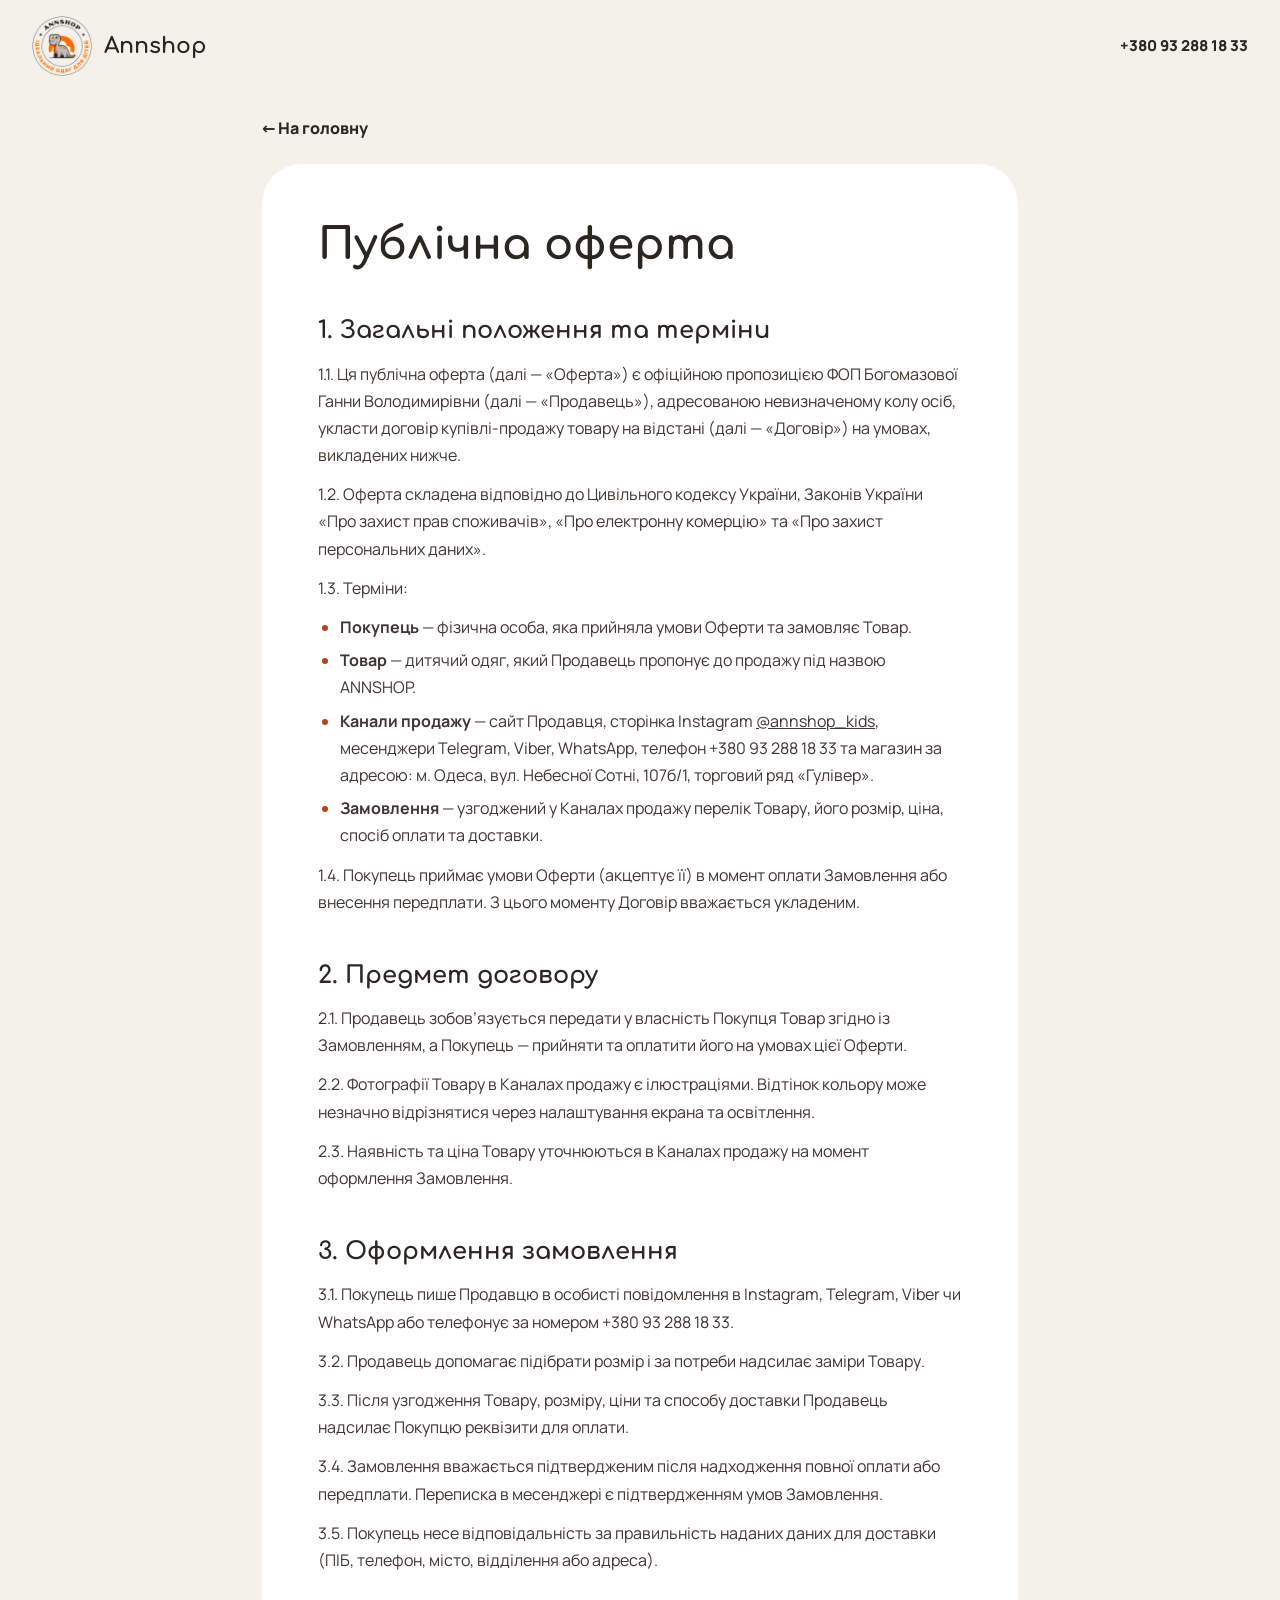
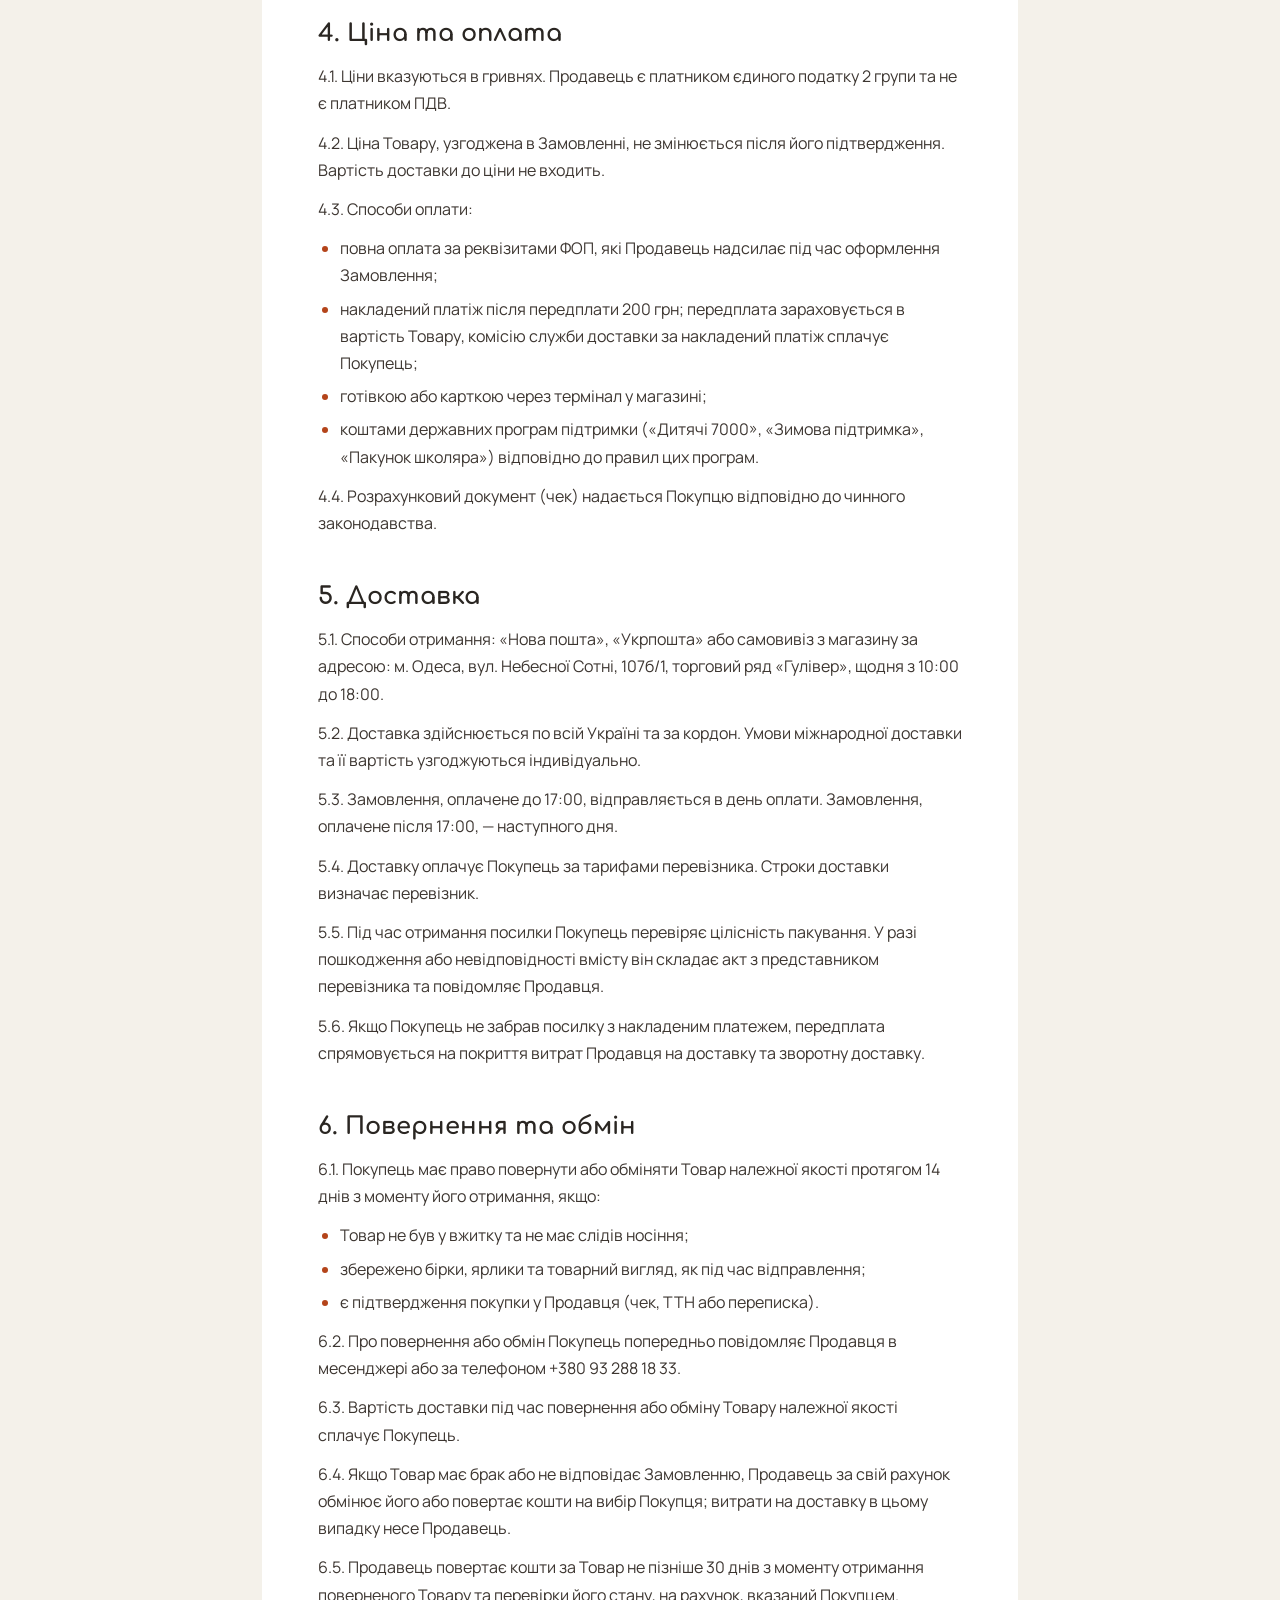
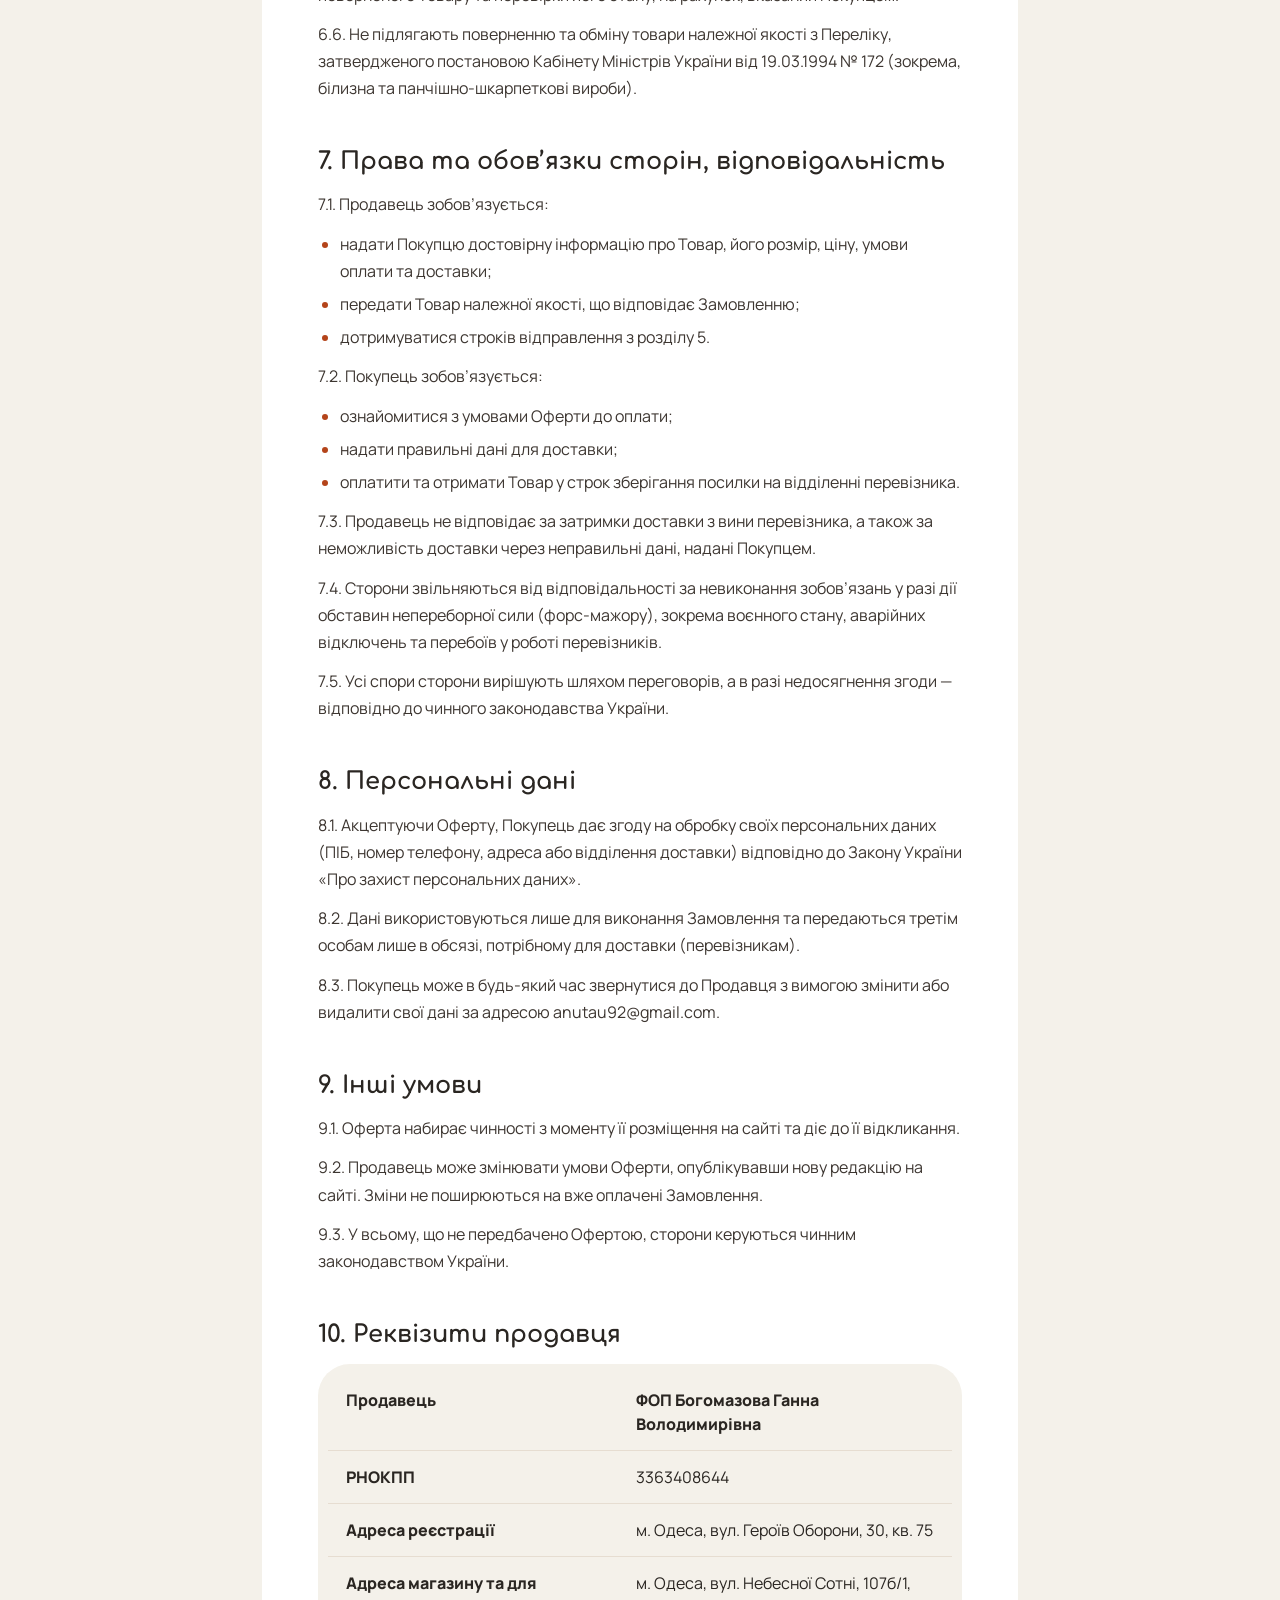
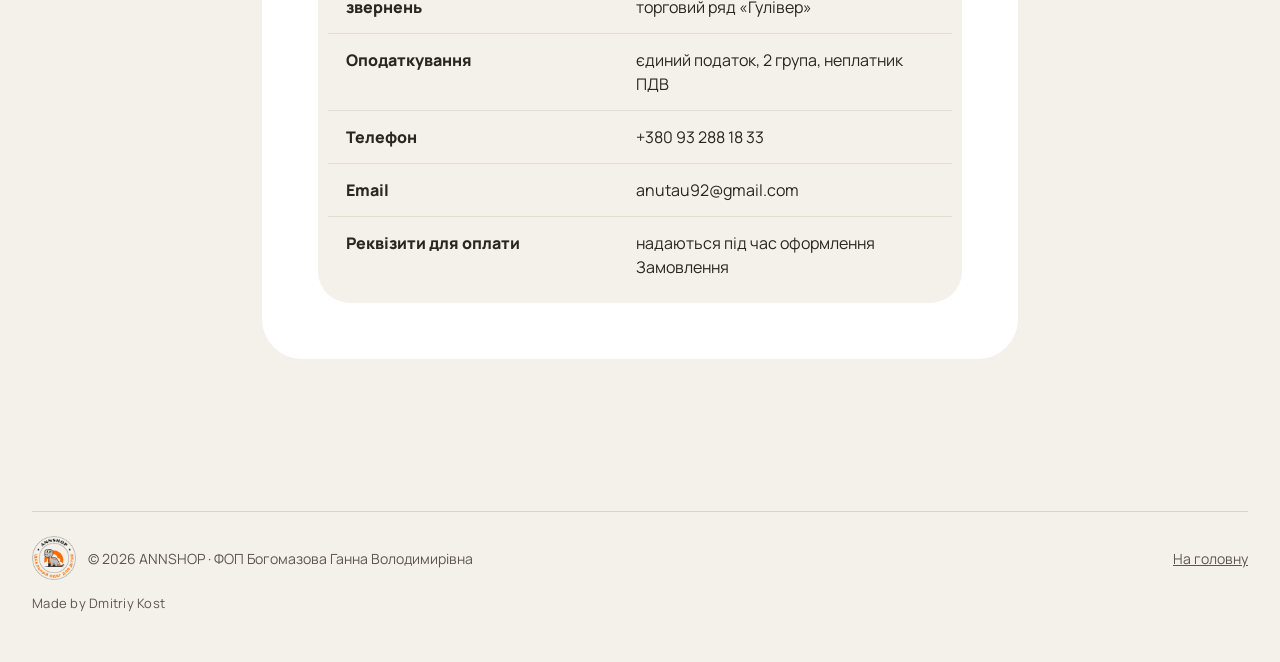
==== commit 6b8d24f1: "Add files via upload" ====
--- a/oferta.html
+++ b/oferta.html
@@ -43,7 +43,7 @@
 <header class="wrap header" id="top">
   <a class="brand" href="index.html" aria-label="ANNSHOP — на головну">
     <img src="assets/img/logo.webp" width="60" height="60" alt="ANNSHOP — ідеальний одяг для дітей">
-    <span>annshop</span>
+    <span>Annshop</span>
   </a>
   <a class="header__phone" href="tel:+380932881833">+380&nbsp;93&nbsp;288&nbsp;18&nbsp;33</a>
 </header>
@@ -51,7 +51,6 @@
   <a class="back" href="index.html">← На головну</a>
   <article class="doc__card">
     <h1 class="h2">Публічна оферта</h1>
-    <p class="meta">Діє з 15.11.2026</p>
 <h2 id="загальні-положення-та-терміни">1. Загальні положення та терміни</h2>
 <p>1.1. Ця публічна оферта (далі — «Оферта») є офіційною пропозицією ФОП Богомазової Ганни Володимирівни (далі — «Продавець»), адресованою невизначеному колу осіб, укласти договір купівлі-продажу товару на відстані (далі — «Договір») на умовах, викладених нижче.</p>
 <p>1.2. Оферта складена відповідно до Цивільного кодексу України, Законів України «Про захист прав споживачів», «Про електронну комерцію» та «Про захист персональних даних».</p>
@@ -124,7 +123,7 @@
 <p>8.2. Дані використовуються лише для виконання Замовлення та передаються третім особам лише в обсязі, потрібному для доставки (перевізникам).</p>
 <p>8.3. Покупець може в будь-який час звернутися до Продавця з вимогою змінити або видалити свої дані за адресою anutau92@gmail.com.</p>
 <h2 id="інші-умови">9. Інші умови</h2>
-<p>9.1. Оферта набирає чинності з 15.11.2026 та діє до її відкликання.</p>
+<p>9.1. Оферта набирає чинності з моменту її розміщення на сайті та діє до її відкликання.</p>
 <p>9.2. Продавець може змінювати умови Оферти, опублікувавши нову редакцію на сайті. Зміни не поширюються на вже оплачені Замовлення.</p>
 <p>9.3. У всьому, що не передбачено Офертою, сторони керуються чинним законодавством України.</p>
 <h2 id="реквізити-продавця">10. Реквізити продавця</h2>
--- a/assets/css/style.css
+++ b/assets/css/style.css
@@ -1 +1 @@
-@font-face{font-family:Manrope;font-style:normal;font-display:swap;font-weight:200 800;src:url(../fonts/manrope-cyrillic-ext-wght-normal.woff2)format("woff2-variations");unicode-range:U+460-52F,U+1C80-1C8A,U+20B4,U+2DE0-2DFF,U+A640-A69F,U+FE2E-FE2F}@font-face{font-family:Manrope;font-style:normal;font-display:swap;font-weight:200 800;src:url(../fonts/manrope-cyrillic-wght-normal.woff2)format("woff2-variations");unicode-range:U+301,U+400-45F,U+490-491,U+4B0-4B1,U+2116}@font-face{font-family:Manrope;font-style:normal;font-display:swap;font-weight:200 800;src:url(../fonts/manrope-latin-wght-normal.woff2)format("woff2-variations");unicode-range:U+??,U+131,U+152-153,U+2BB-2BC,U+2C6,U+2DA,U+2DC,U+304,U+308,U+329,U+2000-206F,U+20AC,U+2122,U+2191,U+2193,U+2212,U+2215,U+FEFF,U+FFFD}@font-face{font-family:Comfortaa;font-style:normal;font-display:swap;font-weight:300 700;src:url(../fonts/comfortaa-cyrillic-ext-wght-normal.woff2)format("woff2-variations");unicode-range:U+460-52F,U+1C80-1C8A,U+20B4,U+2DE0-2DFF,U+A640-A69F,U+FE2E-FE2F}@font-face{font-family:Comfortaa;font-style:normal;font-display:swap;font-weight:300 700;src:url(../fonts/comfortaa-cyrillic-wght-normal.woff2)format("woff2-variations");unicode-range:U+301,U+400-45F,U+490-491,U+4B0-4B1,U+2116}@font-face{font-family:Comfortaa;font-style:normal;font-display:swap;font-weight:300 700;src:url(../fonts/comfortaa-latin-wght-normal.woff2)format("woff2-variations");unicode-range:U+??,U+131,U+152-153,U+2BB-2BC,U+2C6,U+2DA,U+2DC,U+304,U+308,U+329,U+2000-206F,U+20AC,U+2122,U+2191,U+2193,U+2212,U+2215,U+FEFF,U+FFFD}:root{--bg:#f4f1ea;--white:#fff;--peach:#f7c9ae;--peach-soft:#fbe3d5;--orange:#e35a24;--accent:#b4441a;--ink:#2a2622;--muted:#5e564e;--line:#ddd3c6;--font:"Manrope",system-ui,-apple-system,"Segoe UI",Roboto,Arial,sans-serif;--font-display:"Comfortaa","Manrope",system-ui,sans-serif;--ease:cubic-bezier(.2,.7,.2,1);--wrap:1312px}*,:before,:after{box-sizing:border-box}html{-webkit-text-size-adjust:100%;scroll-padding-top:24px;overflow-x:clip}body{background:var(--bg);color:var(--ink);font-family:var(--font);-webkit-font-smoothing:antialiased;text-rendering:optimizelegibility;margin:0;font-size:16px;line-height:1.5;overflow-x:clip}main{overflow-x:hidden}@supports (overflow-x:clip){main{overflow-x:clip}}img{max-width:100%;height:auto;display:block}a{color:inherit}a:hover{color:var(--accent)}button{font:inherit;color:inherit}:focus-visible{outline:3px solid var(--orange);outline-offset:3px;border-radius:8px}.sr-only{clip:rect(0,0,0,0);white-space:nowrap;border:0;width:1px;height:1px;margin:-1px;padding:0;overflow:hidden;position:absolute!important}.skip{z-index:100;background:var(--ink);color:#fff;border-radius:999px;padding:10px 16px;font-weight:800;text-decoration:none;transition:top .2s;position:absolute;top:-60px;left:12px}.skip:focus{color:#fff;top:12px}html.lenis,html.lenis body{height:auto}.lenis:not(.lenis-autoToggle).lenis-stopped{overflow:clip}.lenis [data-lenis-prevent]{overscroll-behavior:contain}.wrap{max-width:var(--wrap);margin:0 auto;padding:0 32px}.h1{font-family:var(--font-display);letter-spacing:-.02em;margin:0;font-size:clamp(40px,5vw,64px);font-weight:700;line-height:1.12}.h2{font-family:var(--font-display);margin:0;font-size:clamp(30px,3.4vw,44px);font-weight:700;line-height:1.18}.lead{color:var(--muted);margin:0;font-size:17px;line-height:1.65}.section-head{flex-direction:column;gap:12px;max-width:640px;display:flex}.section-head--row{flex-flow:wrap;justify-content:space-between;align-items:flex-end;gap:16px;max-width:none}.section-head--row>div{flex-direction:column;gap:10px;display:flex}.btn{cursor:pointer;min-height:56px;transition:transform .3s var(--ease),box-shadow .3s var(--ease),background-color .25s;border:0;border-radius:999px;justify-content:center;align-items:center;gap:10px;padding:0 26px;font-size:16px;font-weight:800;text-decoration:none;display:inline-flex}.btn:hover{transform:translateY(-2px)}.btn--primary{background:var(--accent);color:#fff}.btn--primary:hover{color:#fff;box-shadow:0 12px 26px #b4441a40}.btn--light{background:var(--white);color:var(--ink)}.btn--light:hover{color:var(--ink);box-shadow:0 12px 26px #2a262214}.btn--soft{background:var(--bg);color:var(--ink)}.btn--ghost{color:#fff;background:0 0;border:1.5px solid #6b625a}.btn--ghost:hover{color:#fff;border-color:#fff}.btn--orange{background:var(--orange);color:#1e1a17}.btn--orange:hover{color:#1e1a17}.btn svg{flex:none}.header{justify-content:space-between;align-items:center;gap:16px;height:92px;display:flex}.brand{align-items:center;gap:12px;display:flex}.brand a{border-radius:12px;text-decoration:none;display:flex}a.brand{text-decoration:none}.brand img{width:60px;height:60px}.brand span{font-family:var(--font-display);font-size:22px;font-weight:700}.nav{gap:32px;font-size:15px;font-weight:700;display:flex}.nav a{text-decoration:none;position:relative}.nav a:after{content:"";background:var(--accent);transform-origin:0;height:2px;transition:transform .35s var(--ease);border-radius:2px;position:absolute;bottom:-6px;left:0;right:0;transform:scaleX(0)}.nav a:hover:after{transform:scaleX(1)}.header__phone{white-space:nowrap;font-size:15px;font-weight:800;text-decoration:none}.hero{grid-template-columns:1fr 1fr;align-items:center;gap:24px;display:grid}.hero__text{flex-direction:column;gap:26px;padding:24px 0;display:flex}.chip{background:var(--white);border-radius:999px;align-self:flex-start;padding:8px 16px;font-size:14px;font-weight:800}.hero__text .lead{max-width:470px;font-size:18px}.btn-row{flex-wrap:wrap;gap:12px;display:flex}.hero__art{justify-content:center;align-items:center;min-height:640px;display:flex;position:relative}.blob{pointer-events:none;position:absolute}.blob--big{width:600px;height:600px}.blob--float{will-change:transform;width:120px;height:120px;animation:9s ease-in-out infinite float;top:50px;right:30px}.hero__img{object-fit:cover;object-position:center 6%;border-radius:190px 190px 190px 40px;width:380px;height:540px;position:relative}.sticker{background:var(--white);border-radius:18px;padding:14px 18px;font-size:15px;font-weight:800;position:absolute;bottom:100px;left:20px;transform:rotate(-5deg);box-shadow:0 12px 30px #2a26221a}.ticker{background:var(--accent);color:#fff;align-items:center;height:64px;margin-top:32px;display:flex;overflow:hidden}.marquee{will-change:transform;-webkit-backface-visibility:hidden;backface-visibility:hidden;width:max-content;animation:32s linear infinite marquee;display:flex}.marquee__group{font-family:var(--font-display);white-space:nowrap;gap:40px;padding-right:40px;font-size:19px;font-weight:700;display:flex}.marquee:hover{animation-play-state:paused}.cats{background:var(--white);padding:88px 0 96px}.cats .wrap{flex-direction:column;gap:44px;display:flex}.cats__grid{grid-template-columns:repeat(4,minmax(0,1fr));gap:32px;display:grid}.cat{text-align:center;flex-direction:column;align-items:center;gap:14px;text-decoration:none;display:flex}.cat__img{border:6px solid var(--peach);border-radius:50%;width:220px;max-width:100%;height:220px;transition:border-color .3s;overflow:hidden}.cat__img img{object-fit:cover;width:100%;height:100%;transition:transform .6s var(--ease)}.cat:hover .cat__img{border-color:var(--orange)}.cat:hover .cat__img img{transform:scale(1.06)}.cat__title{font-size:18px;font-weight:800}.cat__more{color:var(--accent);font-size:14px;font-weight:700}.wave{width:100%;height:60px;display:block}.order{flex-direction:column;gap:40px;padding-top:72px;display:flex}.steps{grid-template-columns:repeat(4,minmax(0,1fr));gap:28px;margin:0;padding:0;list-style:none;display:grid}.step{flex-direction:column;gap:12px;display:flex}.step__num{background:var(--peach);width:72px;height:72px;font-family:var(--font-display);border-radius:44% 56% 52% 48%/52% 44% 56% 48%;justify-content:center;align-items:center;font-size:28px;font-weight:700;display:flex}.step:nth-child(2) .step__num{border-radius:52% 48% 44% 56%/48% 56% 44% 52%}.step:nth-child(3) .step__num{border-radius:56% 44% 50% 50%/44% 52% 48% 56%}.step:nth-child(4) .step__num{border-radius:48% 52% 56% 44%/56% 48% 52% 44%}.step__title{font-size:19px;font-weight:800}.step__text{color:var(--muted);font-size:16px;line-height:1.55}.two{grid-template-columns:1fr 1fr;align-items:center;gap:40px;display:grid}.two--tight{align-items:stretch;gap:20px}.card{background:var(--white);border-radius:32px;flex-direction:column;gap:14px;padding:28px;display:flex}.card__title{font-size:17px;font-weight:800}.pills{flex-wrap:wrap;gap:8px;margin:0;padding:0;list-style:none;display:flex}.pill{background:var(--bg);border-radius:999px;padding:9px 15px;font-size:15px;font-weight:700}.pill--hot{background:var(--peach-soft)}.pick{margin-top:110px}.pick__art{justify-content:center;align-items:center;min-height:520px;display:flex;position:relative}.pick__art .blob{width:520px;height:520px}.pick__img{object-fit:cover;object-position:center 4%;border-radius:160px 160px 40px;width:320px;height:460px;position:relative}.panel{background:var(--white);border-radius:40px;flex-direction:column;gap:22px;padding:44px;display:flex}.field{border:0;flex-direction:column;gap:10px;min-width:0;margin:0;padding:0;display:flex}.field legend{margin-bottom:10px;padding:0;font-size:15px;font-weight:800}.chips{flex-wrap:wrap;gap:8px;display:flex}.choice{background:var(--white);cursor:pointer;border:1.5px solid #e6dcd0;border-radius:999px;min-height:44px;padding:0 18px;font-size:15px;font-weight:700;transition:background-color .2s,color .2s,border-color .2s,transform .2s}.choice:hover{border-color:var(--ink)}.choice[aria-pressed=true]{background:var(--ink);border-color:var(--ink);color:#fff;font-weight:800}.preview{background:var(--bg);border-radius:20px;padding:16px 18px;font-size:15px;line-height:1.5}.send{flex-wrap:wrap;gap:10px;display:flex}.send .btn{flex:130px;font-size:15px}.sizes{flex-direction:column;gap:24px;margin-top:110px;display:flex}.table-box{background:var(--white);border-radius:32px;padding:10px;overflow-x:auto}.table-box table{border-collapse:collapse;text-align:center;width:100%;min-width:760px;font-size:16px}.table-box th{text-align:left;white-space:nowrap;padding:18px 22px;font-weight:800}.table-box td{padding:18px 8px}.table-box tr:first-child{border-bottom:1px solid #eee7dc}.table-box tr:first-child td{font-weight:800}.table-box tr:last-child td{color:var(--muted)}.insta{background:var(--white);margin-top:110px;padding:80px 0}.insta .wrap{flex-direction:column;gap:32px;display:flex}.feed{grid-template-columns:repeat(6,minmax(0,1fr));gap:14px;display:grid}.feed a{aspect-ratio:1;border-radius:32px;display:block;overflow:hidden}.feed a:nth-child(2n){border-radius:50%}.feed img{object-fit:cover;width:100%;height:100%;transition:transform .6s var(--ease)}.feed a:hover img{transform:scale(1.06)}.reviews{flex-direction:column;gap:32px;margin-top:96px;display:flex}.reviews>.section-head{max-width:var(--wrap);width:100%}.reviews__rows{flex-direction:column;gap:18px;padding:8px 0;display:flex;overflow:hidden}.reviews .marquee{animation-duration:70s}.reviews .marquee--rev{animation-duration:80s;animation-direction:reverse}.reviews .marquee__group{font-family:var(--font);white-space:normal;gap:18px;padding-right:18px;font-size:16px;font-weight:400}.review{background:var(--white);border-radius:28px 28px 28px 8px;flex-direction:column;flex:none;gap:10px;width:340px;margin:0;padding:22px 24px;display:flex;box-shadow:0 8px 24px #2a26220f}.marquee--rev .review{background:var(--peach-soft);box-shadow:none;border-radius:28px 28px 8px}.review blockquote{white-space:pre-line;margin:0;line-height:1.55}.review figcaption{color:#665a51;font-size:13px;font-weight:700}.about{margin-top:110px}.about__art{justify-content:center;align-items:center;min-height:520px;display:flex;position:relative}.about__art .blob{width:520px;height:520px}.about__img{object-fit:cover;object-position:center 8%;border-radius:170px 170px 40px;width:340px;height:480px;position:relative}.about__text{flex-direction:column;gap:18px;display:flex}.about__text p{color:var(--muted);margin:0;font-size:17px;line-height:1.7}.contacts{margin-top:110px}.contacts .two{align-items:stretch;gap:24px}.store-img{object-fit:cover;object-position:center 32%;border-radius:200px 40px 40px;width:100%;height:100%;min-height:440px;max-height:600px}.dark{background:var(--ink);color:#fff;border-radius:40px;flex-direction:column;gap:24px;padding:48px;display:flex}.dark .h2{color:#fff;font-size:clamp(30px,3vw,40px)}.info{align-items:flex-start;gap:14px;display:flex}.info svg{flex:none;margin-top:2px}.info div{flex-direction:column;gap:4px;display:flex}.info strong{font-size:18px}.info span{color:#e3d9cf;font-size:16px}.info a{color:#fff;text-decoration:none}.info a:hover{color:var(--peach)}.dark .btn-row{margin-top:auto}.dark .btn{min-height:52px;padding:0 22px;font-size:15px}.footer{padding-top:56px;padding-bottom:170px}.footer__in{border-top:1px solid var(--line);color:var(--muted);flex-wrap:wrap;justify-content:space-between;align-items:center;gap:16px 32px;padding-top:24px;font-size:14px;display:flex}.footer__brand{align-items:center;gap:12px;display:flex}.footer__brand img{width:44px;height:44px}.footer a{color:var(--muted)}.to-top{z-index:50;background:var(--accent);color:#fff;cursor:pointer;opacity:0;pointer-events:none;width:58px;height:58px;transition:opacity .35s var(--ease),transform .35s var(--ease);border:0;border-radius:50%;justify-content:center;align-items:center;display:flex;position:fixed;bottom:24px;right:24px;transform:translateY(16px);box-shadow:0 10px 28px #b4441a4d}.to-top.is-on{opacity:1;pointer-events:auto;transform:none}.dino{z-index:49;will-change:transform;-webkit-backface-visibility:hidden;backface-visibility:hidden;position:fixed;bottom:14px;left:0;transform:translate(16px)}.dino__btn{transition:transform .7s cubic-bezier(.34,1.45,.55,1),opacity .45s var(--ease)}.dino.is-hidden{pointer-events:none}.dino.is-hidden .dino__btn{opacity:0;transition:transform .45s var(--ease),opacity .3s var(--ease);transform:translateY(120%)rotate(-8deg)}.dino.is-hidden .dino__bubble{opacity:0!important;transform:translateY(8px)scale(.92)!important}.dino__btn{cursor:pointer;-webkit-tap-highlight-color:transparent;background:0 0;border:0;border-radius:16px;padding:0;display:block}.dino__body{will-change:transform;display:block}.dino__img{filter:drop-shadow(0 8px 14px #2a26222e);width:92px;height:auto;transition:transform .35s var(--ease);display:block}.dino.is-left .dino__img{transform:scaleX(1)}.dino.is-right .dino__img{transform:scaleX(-1)}.dino.is-walking .dino__body{animation:.34s ease-in-out infinite bob}.dino__bubble{white-space:nowrap;background:var(--white);opacity:0;transform-origin:0 100%;pointer-events:none;transition:opacity .3s,transform .3s var(--ease);border-radius:18px 18px 18px 4px;margin-bottom:8px;padding:10px 14px;font-size:14px;font-weight:800;position:absolute;bottom:100%;left:10px;transform:translateY(8px)scale(.92);box-shadow:0 10px 26px #2a262224}.dino.is-flip .dino__bubble{transform-origin:100% 100%;border-radius:18px 18px 4px;left:auto;right:10px}.dino__bubble{color:var(--ink);cursor:pointer;border:0;font-family:inherit}.dino.has-bubble .dino__bubble{opacity:1;pointer-events:auto;transform:none}.dino.has-bubble .dino__bubble:hover{color:var(--accent)}.dino-menu{z-index:50;background:var(--white);opacity:0;visibility:hidden;width:270px;transform:translate3d(var(--mx,16px),10px,0) scale(.96);transform-origin:0 100%;transition:opacity .3s,transform .3s var(--ease),visibility 0s .3s;border-radius:28px 28px 28px 8px;flex-direction:column;gap:10px;padding:20px;display:flex;position:fixed;bottom:126px;left:0;box-shadow:0 18px 44px #2a26222e}.dino-menu.is-flip{transform-origin:100% 100%;border-radius:28px 28px 8px}.dino-menu.is-open{opacity:1;visibility:visible;transform:translate3d(var(--mx,16px),0,0);transition:opacity .3s,transform .3s var(--ease),visibility 0s}.dino__menu-head{justify-content:space-between;align-items:flex-start;gap:10px;display:flex}.dino__menu-title{font-family:var(--font-display);font-size:17px;font-weight:700;line-height:1.3}.dino-menu p{color:var(--muted);margin:0;font-size:14px;line-height:1.5}.dino-menu .btn{min-height:48px;font-size:15px}.dino__close{background:var(--bg);cursor:pointer;border:0;border-radius:50%;flex:none;justify-content:center;align-items:center;width:44px;height:44px;margin:-10px -10px 0 0;display:flex}.dino__link{text-align:center;color:var(--accent);font-size:14px;font-weight:700}.scrim{z-index:48;opacity:0;visibility:hidden;background:#2a26222e;transition:opacity .3s,visibility 0s .3s;position:fixed;top:0;bottom:0;left:0;right:0}.scrim.is-on{opacity:1;visibility:visible;transition:opacity .3s,visibility}@keyframes marquee{0%{transform:translate(0,0)}to{transform:translate(-50%)}}@keyframes float{0%,to{transform:translateY(0)rotate(0)}50%{transform:translateY(-14px)rotate(4deg)}}@keyframes bob{0%,to{transform:translate(0,0)}50%{transform:translateY(-7px)}}@keyframes heroIn{0%{opacity:0;transform:translateY(24px)}to{opacity:1;transform:none}}@keyframes heroImg{0%{transform:translateY(18px)}to{transform:none}}@keyframes pop{0%{opacity:0;transform:scale(.6)rotate(-5deg)}70%{transform:scale(1.06)rotate(-5deg)}to{opacity:1;transform:scale(1)rotate(-5deg)}}.in{animation:heroIn .8s var(--ease) both}.in--2{animation-delay:.12s}.in--3{animation-delay:.24s}.in--4{animation-delay:.36s}.in-img{animation:heroImg 1.1s .1s var(--ease) both}.in-pop{animation:pop .7s .9s var(--ease) both}.js .reveal{opacity:0;transition:opacity .9s var(--ease),transform .9s var(--ease);transform:translateY(32px)}.js .reveal.is-in{opacity:1;transform:none}.js .reveal[data-delay="1"]{transition-delay:80ms}.js .reveal[data-delay="2"]{transition-delay:.16s}.js .reveal[data-delay="3"]{transition-delay:.24s}.steps,.step{position:relative}.step__num{z-index:1;position:relative}.js .step .step__num{opacity:0;transition:opacity .5s var(--ease),transform .7s cubic-bezier(.3,1.6,.5,1);transition-delay:var(--d,0s);transform:scale(.4)rotate(-12deg)}.js .step .step__title,.js .step .step__text{opacity:0;transition:opacity .7s var(--ease),transform .7s var(--ease);transition-delay:calc(var(--d,0s) + .15s);transform:translateY(16px)}.js .step .step__text{transition-delay:calc(var(--d,0s) + .25s)}.js .step.is-in .step__num,.js .step.is-in .step__title,.js .step.is-in .step__text{opacity:1;transform:none}@media (min-width:1101px){.steps:before{content:"";transform-origin:0;height:2px;transition:transform 1.4s var(--ease) .1s;background:repeating-linear-gradient(90deg,#e9b497 0 10px,#0000 10px 18px);position:absolute;top:35px;left:36px;right:calc(25% - 57px);transform:scaleX(0)}.steps.is-in:before{transform:scaleX(1)}html:not(.js) .steps:before{transform:none}}@media (max-width:560px){.step:not(:last-child):after{content:"";transform-origin:top;width:2px;transition:transform .8s var(--ease);transition-delay:calc(var(--d,0s) + .3s);background:repeating-linear-gradient(#e9b497 0 8px,#0000 8px 14px);position:absolute;top:80px;bottom:-24px;left:35px;transform:scaleY(0)}.step.is-in:not(:last-child):after{transform:scaleY(1)}.step{min-height:72px;padding-left:92px}.step__num{position:absolute;top:0;left:0}.step{justify-content:center;gap:6px}}@media (prefers-reduced-motion:reduce){*,:before,:after{transition:none!important;animation:none!important}.js .reveal,.js .step .step__num,.js .step .step__title,.js .step .step__text{opacity:1;transform:none}.steps:before,.step:after{transform:none!important}}@media (max-width:1100px){.cats__grid,.steps{grid-template-columns:repeat(2,minmax(0,1fr))}.feed{grid-template-columns:repeat(3,minmax(0,1fr))}}@media (max-width:900px){.wrap{padding:0 18px}.header{height:76px}.brand img{width:52px;height:52px}.nav{display:none}.two{grid-template-columns:1fr}.hero__art{min-height:500px}.hero__img{width:300px;height:430px}.blob--big{width:460px;height:460px}.blob--float{width:90px;height:90px;top:20px;right:4%}.sticker{font-size:14px;bottom:50px;left:0}.pick__art{display:none}.panel{border-radius:32px;padding:28px 22px}.about__art{min-height:440px}.about__img{width:280px;height:400px}.about__art .blob{width:420px;height:420px}.dark{padding:32px 22px}.store-img{border-radius:140px 32px 32px;min-height:380px}.cats,.insta{padding:64px 0}.pick,.sizes,.insta,.about,.contacts{margin-top:80px}.review{width:280px}.footer{padding-bottom:200px}}@media (max-width:560px){.header__phone{font-size:14px}.brand{gap:8px}.brand img{width:46px;height:46px}.brand span{font-size:19px}.steps{grid-template-columns:1fr}.cat__img{border-width:5px;width:150px;height:150px}.cats__grid{gap:24px 12px}.feed{gap:10px}.feed a{border-radius:22px}.btn-row .btn{flex:auto}.footer{padding-bottom:200px}.footer__in{flex-direction:column;align-items:flex-start}.review{box-shadow:none}.dino{bottom:12px}.dino__img{width:64px}.dino-menu{border-radius:28px;width:auto;bottom:92px;left:12px;right:12px;transform:translateY(12px)}.dino-menu.is-flip{border-radius:28px}.dino-menu.is-open{transform:none}.to-top{width:52px;height:52px;bottom:16px;right:16px}}@media (max-width:759px){.hero{grid-template-columns:1fr;gap:8px}.hero__art{order:-1;min-height:min(360px,90vw)}.hero__img{width:min(230px,58vw);height:min(330px,83vw)}.blob--big{width:min(340px,86vw);height:min(340px,86vw)}.blob--float{width:64px;height:64px;top:6px;right:10%}.sticker{padding:11px 14px;font-size:13px;bottom:18px;left:2%}.hero__text{gap:20px;padding:0}}@media (max-width:959px) and (orientation:landscape) and (pointer:coarse){.hero{grid-template-columns:1fr 1fr;gap:16px}.hero__art{order:0;min-height:330px}.hero__img{width:210px;height:300px}.blob--big{width:320px;height:320px}}+@font-face{font-family:Manrope;font-style:normal;font-display:swap;font-weight:200 800;src:url(../fonts/manrope-cyrillic-ext-wght-normal.woff2)format("woff2-variations");unicode-range:U+460-52F,U+1C80-1C8A,U+20B4,U+2DE0-2DFF,U+A640-A69F,U+FE2E-FE2F}@font-face{font-family:Manrope;font-style:normal;font-display:swap;font-weight:200 800;src:url(../fonts/manrope-cyrillic-wght-normal.woff2)format("woff2-variations");unicode-range:U+301,U+400-45F,U+490-491,U+4B0-4B1,U+2116}@font-face{font-family:Manrope;font-style:normal;font-display:swap;font-weight:200 800;src:url(../fonts/manrope-latin-wght-normal.woff2)format("woff2-variations");unicode-range:U+??,U+131,U+152-153,U+2BB-2BC,U+2C6,U+2DA,U+2DC,U+304,U+308,U+329,U+2000-206F,U+20AC,U+2122,U+2191,U+2193,U+2212,U+2215,U+FEFF,U+FFFD}@font-face{font-family:Comfortaa;font-style:normal;font-display:swap;font-weight:300 700;src:url(../fonts/comfortaa-cyrillic-ext-wght-normal.woff2)format("woff2-variations");unicode-range:U+460-52F,U+1C80-1C8A,U+20B4,U+2DE0-2DFF,U+A640-A69F,U+FE2E-FE2F}@font-face{font-family:Comfortaa;font-style:normal;font-display:swap;font-weight:300 700;src:url(../fonts/comfortaa-cyrillic-wght-normal.woff2)format("woff2-variations");unicode-range:U+301,U+400-45F,U+490-491,U+4B0-4B1,U+2116}@font-face{font-family:Comfortaa;font-style:normal;font-display:swap;font-weight:300 700;src:url(../fonts/comfortaa-latin-wght-normal.woff2)format("woff2-variations");unicode-range:U+??,U+131,U+152-153,U+2BB-2BC,U+2C6,U+2DA,U+2DC,U+304,U+308,U+329,U+2000-206F,U+20AC,U+2122,U+2191,U+2193,U+2212,U+2215,U+FEFF,U+FFFD}:root{--bg:#f4f1ea;--white:#fff;--peach:#f7c9ae;--peach-soft:#fbe3d5;--orange:#e35a24;--accent:#b4441a;--ink:#2a2622;--muted:#5e564e;--line:#ddd3c6;--font:"Manrope",system-ui,-apple-system,"Segoe UI",Roboto,Arial,sans-serif;--font-display:"Comfortaa","Manrope",system-ui,sans-serif;--ease:cubic-bezier(.2,.7,.2,1);--wrap:1312px}*,:before,:after{box-sizing:border-box}html{-webkit-text-size-adjust:100%;scroll-padding-top:24px;overflow-x:clip}body{background:var(--bg);color:var(--ink);font-family:var(--font);-webkit-font-smoothing:antialiased;text-rendering:optimizelegibility;margin:0;font-size:16px;line-height:1.5;overflow-x:clip}main{overflow-x:hidden}@supports (overflow-x:clip){main{overflow-x:clip}}img{max-width:100%;height:auto;display:block}a{color:inherit}a:hover{color:var(--accent)}button{font:inherit;color:inherit}:focus-visible{outline:3px solid var(--orange);outline-offset:3px;border-radius:8px}.sr-only{clip:rect(0,0,0,0);white-space:nowrap;border:0;width:1px;height:1px;margin:-1px;padding:0;overflow:hidden;position:absolute!important}.skip{z-index:100;background:var(--ink);color:#fff;border-radius:999px;padding:10px 16px;font-weight:800;text-decoration:none;transition:top .2s;position:absolute;top:-60px;left:12px}.skip:focus{color:#fff;top:12px}html.lenis,html.lenis body{height:auto}.lenis:not(.lenis-autoToggle).lenis-stopped{overflow:clip}.lenis [data-lenis-prevent]{overscroll-behavior:contain}.wrap{max-width:var(--wrap);margin:0 auto;padding:0 32px}.h1{font-family:var(--font-display);letter-spacing:-.02em;margin:0;font-size:clamp(40px,5vw,64px);font-weight:700;line-height:1.12}.h2{font-family:var(--font-display);margin:0;font-size:clamp(30px,3.4vw,44px);font-weight:700;line-height:1.18}.lead{color:var(--muted);margin:0;font-size:17px;line-height:1.65}.section-head{flex-direction:column;gap:12px;max-width:640px;display:flex}.section-head--row{flex-flow:wrap;justify-content:space-between;align-items:flex-end;gap:16px;max-width:none}.section-head--row>div{flex-direction:column;gap:10px;display:flex}.btn{cursor:pointer;min-height:56px;transition:transform .3s var(--ease),box-shadow .3s var(--ease),background-color .25s;border:0;border-radius:999px;justify-content:center;align-items:center;gap:10px;padding:0 26px;font-size:16px;font-weight:800;text-decoration:none;display:inline-flex}.btn:hover{transform:translateY(-2px)}.btn--primary{background:var(--accent);color:#fff}.btn--primary:hover{color:#fff;box-shadow:0 12px 26px #b4441a40}.btn--light{background:var(--white);color:var(--ink)}.btn--light:hover{color:var(--ink);box-shadow:0 12px 26px #2a262214}.btn--soft{background:var(--bg);color:var(--ink)}.btn--ghost{color:#fff;background:0 0;border:1.5px solid #6b625a}.btn--ghost:hover{color:#fff;border-color:#fff}.btn--orange{background:var(--orange);color:#1e1a17}.btn--orange:hover{color:#1e1a17}.btn svg{flex:none}.header{justify-content:space-between;align-items:center;gap:16px;height:92px;display:flex}.brand{align-items:center;gap:12px;display:flex}.brand a{border-radius:12px;text-decoration:none;display:flex}a.brand{text-decoration:none}.brand img{width:60px;height:60px}.brand span{font-family:var(--font-display);font-size:22px;font-weight:700}.nav{gap:32px;font-size:15px;font-weight:700;display:flex}.nav a{text-decoration:none;position:relative}.nav a:after{content:"";background:var(--accent);transform-origin:0;height:2px;transition:transform .35s var(--ease);border-radius:2px;position:absolute;bottom:-6px;left:0;right:0;transform:scaleX(0)}.nav a:hover:after{transform:scaleX(1)}.header__phone{white-space:nowrap;font-size:15px;font-weight:800;text-decoration:none}.hero{grid-template-columns:1fr 1fr;align-items:center;gap:24px;display:grid}.hero__text{flex-direction:column;gap:26px;padding:24px 0;display:flex}.chip{background:var(--white);border-radius:999px;align-self:flex-start;padding:8px 16px;font-size:14px;font-weight:800}.hero__text .lead{max-width:470px;font-size:18px}.btn-row{flex-wrap:wrap;gap:12px;display:flex}.hero__art{justify-content:center;align-items:center;min-height:640px;display:flex;position:relative}.blob{pointer-events:none;position:absolute}.blob--big{width:600px;height:600px}.blob--float{will-change:transform;width:120px;height:120px;animation:9s ease-in-out infinite float;top:50px;right:30px}.hero__img{object-fit:cover;object-position:center 6%;border-radius:190px 190px 190px 40px;width:380px;height:540px;position:relative}.sticker{background:var(--white);border-radius:18px;padding:14px 18px;font-size:15px;font-weight:800;position:absolute;bottom:100px;left:20px;transform:rotate(-5deg);box-shadow:0 12px 30px #2a26221a}.ticker{background:var(--accent);color:#fff;align-items:center;height:64px;margin-top:32px;display:flex;overflow:hidden}.marquee{will-change:transform;-webkit-backface-visibility:hidden;backface-visibility:hidden;width:max-content;animation:32s linear infinite marquee;display:flex}.marquee__group{font-family:var(--font-display);white-space:nowrap;gap:40px;padding-right:40px;font-size:19px;font-weight:700;display:flex}.marquee:hover{animation-play-state:paused}.cats{background:var(--white);padding:88px 0 96px}.cats .wrap{flex-direction:column;gap:44px;display:flex}.cats__grid{grid-template-columns:repeat(2,minmax(0,280px));justify-content:center;gap:32px 72px;display:grid}.cat{text-align:center;flex-direction:column;align-items:center;gap:14px;text-decoration:none;display:flex}.cat__img{border:6px solid var(--peach);border-radius:50%;width:240px;max-width:100%;height:240px;transition:border-color .3s;overflow:hidden}.cat__img img{object-fit:cover;width:100%;height:100%;transition:transform .6s var(--ease)}.cat:hover .cat__img{border-color:var(--orange)}.cat:hover .cat__img img{transform:scale(1.06)}.cat__title{font-size:18px;font-weight:800}.cat__more{color:var(--accent);font-size:14px;font-weight:700}.wave{width:100%;height:60px;display:block}.order{flex-direction:column;gap:40px;padding-top:72px;display:flex}.steps{grid-template-columns:repeat(4,minmax(0,1fr));gap:28px;margin:0;padding:0;list-style:none;display:grid}.step{flex-direction:column;gap:12px;display:flex}.step__num{background:var(--peach);width:72px;height:72px;font-family:var(--font-display);border-radius:44% 56% 52% 48%/52% 44% 56% 48%;justify-content:center;align-items:center;font-size:28px;font-weight:700;display:flex}.step:nth-child(2) .step__num{border-radius:52% 48% 44% 56%/48% 56% 44% 52%}.step:nth-child(3) .step__num{border-radius:56% 44% 50% 50%/44% 52% 48% 56%}.step:nth-child(4) .step__num{border-radius:48% 52% 56% 44%/56% 48% 52% 44%}.step__title{font-size:19px;font-weight:800}.step__text{color:var(--muted);font-size:16px;line-height:1.55}.two{grid-template-columns:1fr 1fr;align-items:center;gap:40px;display:grid}.two--tight{align-items:stretch;gap:20px}.card{background:var(--white);border-radius:32px;flex-direction:column;gap:14px;padding:28px;display:flex}.card__title{font-size:17px;font-weight:800}.pills{flex-wrap:wrap;gap:8px;margin:0;padding:0;list-style:none;display:flex}.pill{background:var(--bg);border-radius:999px;padding:9px 15px;font-size:15px;font-weight:700}.pill--hot{background:var(--peach-soft)}.pick{margin-top:110px}.pick__art{justify-content:center;align-items:center;min-height:520px;display:flex;position:relative}.pick__art .blob{width:520px;height:520px}.pick__img{object-fit:cover;object-position:center 4%;border-radius:160px 160px 40px;width:320px;height:460px;position:relative}.panel{background:var(--white);border-radius:40px;flex-direction:column;gap:22px;padding:44px;display:flex}.field{border:0;flex-direction:column;gap:10px;min-width:0;margin:0;padding:0;display:flex}.field legend{margin-bottom:10px;padding:0;font-size:15px;font-weight:800}.chips{flex-wrap:wrap;gap:8px;display:flex}.choice{background:var(--white);cursor:pointer;border:1.5px solid #e6dcd0;border-radius:999px;min-height:44px;padding:0 18px;font-size:15px;font-weight:700;transition:background-color .2s,color .2s,border-color .2s,transform .2s}.choice:hover{border-color:var(--ink)}.choice[aria-pressed=true]{background:var(--ink);border-color:var(--ink);color:#fff;font-weight:800}.preview{background:var(--bg);border-radius:20px;padding:16px 18px;font-size:15px;line-height:1.5}.send{flex-wrap:wrap;gap:10px;display:flex}.send .btn{flex:130px;font-size:15px}.sizes{flex-direction:column;gap:24px;margin-top:110px;display:flex}.table-box{background:var(--white);border-radius:32px;padding:10px;overflow-x:auto}.table-box table{border-collapse:collapse;text-align:center;width:100%;min-width:760px;font-size:16px}.table-box th{text-align:left;white-space:nowrap;padding:18px 22px;font-weight:800}.table-box td{padding:18px 8px}.table-box tr:first-child{border-bottom:1px solid #eee7dc}.table-box tr:first-child td{font-weight:800}.table-box tr:last-child td{color:var(--muted)}.insta{background:var(--white);margin-top:110px;padding:80px 0}.insta .wrap{flex-direction:column;gap:32px;display:flex}.feed{grid-template-columns:repeat(6,minmax(0,1fr));gap:14px;display:grid}.feed a{aspect-ratio:1;border-radius:32px;display:block;overflow:hidden}.feed a:nth-child(2n){border-radius:50%}.feed img{object-fit:cover;width:100%;height:100%;transition:transform .6s var(--ease)}.feed a:hover img{transform:scale(1.06)}.reviews{flex-direction:column;gap:32px;margin-top:96px;display:flex}.reviews>.section-head{max-width:var(--wrap);width:100%}.reviews__rows{flex-direction:column;gap:18px;padding:8px 0;display:flex;overflow:hidden}.reviews .marquee{animation-duration:70s}.reviews .marquee--rev{animation-duration:80s;animation-direction:reverse}.reviews .marquee__group{font-family:var(--font);white-space:normal;gap:18px;padding-right:18px;font-size:16px;font-weight:400}.review{background:var(--white);border-radius:28px 28px 28px 8px;flex-direction:column;flex:none;gap:10px;width:340px;margin:0;padding:22px 24px;display:flex;box-shadow:0 8px 24px #2a26220f}.marquee--rev .review{background:var(--peach-soft);box-shadow:none;border-radius:28px 28px 8px}.review blockquote{white-space:pre-line;margin:0;line-height:1.55}.review figcaption{color:#665a51;font-size:13px;font-weight:700}.about{margin-top:110px}.about__art{justify-content:center;align-items:center;min-height:520px;display:flex;position:relative}.about__art .blob{width:520px;height:520px}.about__img{object-fit:cover;object-position:center 8%;border-radius:170px 170px 40px;width:340px;height:480px;position:relative}.about__text{flex-direction:column;gap:18px;display:flex}.about__text p{color:var(--muted);margin:0;font-size:17px;line-height:1.7}.contacts{margin-top:110px}.contacts .two{align-items:stretch;gap:24px}.store-img{object-fit:cover;object-position:center 32%;border-radius:200px 40px 40px;width:100%;height:100%;min-height:440px;max-height:600px}.dark{background:var(--ink);color:#fff;border-radius:40px;flex-direction:column;gap:24px;padding:48px;display:flex}.dark .h2{color:#fff;font-size:clamp(30px,3vw,40px)}.info{align-items:flex-start;gap:14px;display:flex}.info svg{flex:none;margin-top:2px}.info div{flex-direction:column;gap:4px;display:flex}.info strong{font-size:18px}.info span{color:#e3d9cf;font-size:16px}.info a{color:#fff;text-decoration:none}.info a:hover{color:var(--peach)}.dark .btn-row{margin-top:auto}.dark .btn{min-height:52px;padding:0 22px;font-size:15px}.footer{padding-top:56px;padding-bottom:170px}.footer__in{border-top:1px solid var(--line);color:var(--muted);flex-wrap:wrap;justify-content:space-between;align-items:center;gap:16px 32px;padding-top:24px;font-size:14px;display:flex}.footer__brand{align-items:center;gap:12px;display:flex}.footer__brand img{width:44px;height:44px}.footer a{color:var(--muted)}.credit{color:var(--muted);letter-spacing:.02em;margin:14px 0 0;font-size:13px}.to-top{z-index:50;background:var(--accent);color:#fff;cursor:pointer;opacity:0;pointer-events:none;width:58px;height:58px;transition:opacity .35s var(--ease),transform .35s var(--ease);border:0;border-radius:50%;justify-content:center;align-items:center;display:flex;position:fixed;bottom:24px;right:24px;transform:translateY(16px);box-shadow:0 10px 28px #b4441a4d}.to-top.is-on{opacity:1;pointer-events:auto;transform:none}.dino{z-index:49;will-change:transform;-webkit-backface-visibility:hidden;backface-visibility:hidden;position:fixed;bottom:14px;left:0;transform:translate(16px)}.dino__btn{transition:transform .7s cubic-bezier(.34,1.45,.55,1),opacity .45s var(--ease)}.dino.is-hidden{pointer-events:none}.dino.is-hidden .dino__btn{opacity:0;transition:transform .9s cubic-bezier(.45,0,.2,1),opacity .7s ease-in .2s;transform:translateY(115%)}.dino.is-hidden .dino__bubble{opacity:0!important;transform:translateY(8px)scale(.92)!important}.dino__btn{cursor:pointer;-webkit-tap-highlight-color:transparent;background:0 0;border:0;border-radius:16px;padding:0;display:block}.dino__body{will-change:transform;display:block}.dino__img{filter:drop-shadow(0 8px 14px #2a26222e);width:92px;height:auto;transition:transform .35s var(--ease);display:block}.dino.is-left .dino__img{transform:scaleX(1)}.dino.is-right .dino__img{transform:scaleX(-1)}.dino.is-walking .dino__body{animation:.34s ease-in-out infinite bob}.dino__bubble{white-space:nowrap;background:var(--white);opacity:0;transform-origin:0 100%;pointer-events:none;transition:opacity .3s,transform .3s var(--ease);border-radius:18px 18px 18px 4px;margin-bottom:8px;padding:10px 14px;font-size:14px;font-weight:800;position:absolute;bottom:100%;left:10px;transform:translateY(8px)scale(.92);box-shadow:0 10px 26px #2a262224}.dino.is-flip .dino__bubble{transform-origin:100% 100%;border-radius:18px 18px 4px;left:auto;right:10px}.dino__bubble{color:var(--ink);cursor:pointer;border:0;font-family:inherit}.dino.has-bubble .dino__bubble{opacity:1;pointer-events:auto;transform:none}.dino.has-bubble .dino__bubble:hover{color:var(--accent)}.dino-menu{z-index:50;background:var(--white);opacity:0;visibility:hidden;width:270px;transform:translate3d(var(--mx,16px),10px,0) scale(.96);transform-origin:0 100%;transition:opacity .3s,transform .3s var(--ease),visibility 0s .3s;border-radius:28px 28px 28px 8px;flex-direction:column;gap:10px;padding:20px;display:flex;position:fixed;bottom:126px;left:0;box-shadow:0 18px 44px #2a26222e}.dino-menu.is-flip{transform-origin:100% 100%;border-radius:28px 28px 8px}.dino-menu.is-open{opacity:1;visibility:visible;transform:translate3d(var(--mx,16px),0,0);transition:opacity .3s,transform .3s var(--ease),visibility 0s}.dino__menu-head{justify-content:space-between;align-items:flex-start;gap:10px;display:flex}.dino__menu-title{font-family:var(--font-display);font-size:17px;font-weight:700;line-height:1.3}.dino-menu p{color:var(--muted);margin:0;font-size:14px;line-height:1.5}.dino-menu .btn{min-height:48px;font-size:15px}.dino__close{background:var(--bg);cursor:pointer;border:0;border-radius:50%;flex:none;justify-content:center;align-items:center;width:44px;height:44px;margin:-10px -10px 0 0;display:flex}.dino__link{text-align:center;color:var(--accent);font-size:14px;font-weight:700}.scrim{z-index:48;opacity:0;visibility:hidden;background:#2a26222e;transition:opacity .3s,visibility 0s .3s;position:fixed;top:0;bottom:0;left:0;right:0}.scrim.is-on{opacity:1;visibility:visible;transition:opacity .3s,visibility}@keyframes marquee{0%{transform:translate(0,0)}to{transform:translate(-50%)}}@keyframes float{0%,to{transform:translateY(0)rotate(0)}50%{transform:translateY(-14px)rotate(4deg)}}@keyframes bob{0%,to{transform:translate(0,0)}50%{transform:translateY(-7px)}}@keyframes heroIn{0%{opacity:0;transform:translateY(24px)}to{opacity:1;transform:none}}@keyframes heroImg{0%{transform:translateY(18px)}to{transform:none}}@keyframes pop{0%{opacity:0;transform:scale(.6)rotate(-5deg)}70%{transform:scale(1.06)rotate(-5deg)}to{opacity:1;transform:scale(1)rotate(-5deg)}}.in{animation:heroIn .8s var(--ease) both}.in--2{animation-delay:.12s}.in--3{animation-delay:.24s}.in--4{animation-delay:.36s}.in-img{animation:heroImg 1.1s .1s var(--ease) both}.in-pop{animation:pop .7s .9s var(--ease) both}.js .reveal{opacity:0;transition:opacity .9s var(--ease),transform .9s var(--ease);transform:translateY(32px)}.js .reveal.is-in{opacity:1;transform:none}.js .reveal[data-delay="1"]{transition-delay:80ms}.js .reveal[data-delay="2"]{transition-delay:.16s}.js .reveal[data-delay="3"]{transition-delay:.24s}.steps,.step{position:relative}.step__num{z-index:1;position:relative}.js .step .step__num{opacity:0;transition:opacity .5s var(--ease),transform .7s cubic-bezier(.3,1.6,.5,1);transition-delay:var(--d,0s);transform:scale(.4)rotate(-12deg)}.js .step .step__title,.js .step .step__text{opacity:0;transition:opacity .7s var(--ease),transform .7s var(--ease);transition-delay:calc(var(--d,0s) + .15s);transform:translateY(16px)}.js .step .step__text{transition-delay:calc(var(--d,0s) + .25s)}.js .step.is-in .step__num,.js .step.is-in .step__title,.js .step.is-in .step__text{opacity:1;transform:none}@media (min-width:1101px){.steps:before{content:"";transform-origin:0;height:2px;transition:transform 1.4s var(--ease) .1s;background:repeating-linear-gradient(90deg,#e9b497 0 10px,#0000 10px 18px);position:absolute;top:35px;left:36px;right:calc(25% - 57px);transform:scaleX(0)}.steps.is-in:before{transform:scaleX(1)}html:not(.js) .steps:before{transform:none}}@media (max-width:560px){.step:not(:last-child):after{content:"";transform-origin:top;width:2px;transition:transform .8s var(--ease);transition-delay:calc(var(--d,0s) + .3s);background:repeating-linear-gradient(#e9b497 0 8px,#0000 8px 14px);position:absolute;top:80px;bottom:-24px;left:35px;transform:scaleY(0)}.step.is-in:not(:last-child):after{transform:scaleY(1)}.step{min-height:72px;padding-left:92px}.step__num{position:absolute;top:0;left:0}.step{justify-content:center;gap:6px}}@media (prefers-reduced-motion:reduce){*,:before,:after{transition:none!important;animation:none!important}.js .reveal,.js .step .step__num,.js .step .step__title,.js .step .step__text{opacity:1;transform:none}.steps:before,.step:after{transform:none!important}}@media (max-width:1100px){.steps{grid-template-columns:repeat(2,minmax(0,1fr))}.feed{grid-template-columns:repeat(3,minmax(0,1fr))}}@media (max-width:900px){.wrap{padding:0 18px}.header{height:76px}.brand img{width:52px;height:52px}.nav{display:none}.two{grid-template-columns:1fr}.hero__art{min-height:500px}.hero__img{width:300px;height:430px}.blob--big{width:460px;height:460px}.blob--float{width:90px;height:90px;top:20px;right:4%}.sticker{font-size:14px;bottom:50px;left:0}.pick__art{display:none}.panel{border-radius:32px;padding:28px 22px}.about__art{min-height:440px}.about__img{width:280px;height:400px}.about__art .blob{width:420px;height:420px}.dark{padding:32px 22px}.store-img{border-radius:140px 32px 32px;min-height:380px}.cats,.insta{padding:64px 0}.pick,.sizes,.insta,.about,.contacts{margin-top:80px}.review{width:280px}.footer{padding-bottom:200px}}@media (max-width:560px){.header__phone{font-size:14px}.brand{gap:8px}.brand img{width:46px;height:46px}.brand span{font-size:19px}.steps{grid-template-columns:1fr}.cat__img{border-width:5px;width:150px;height:150px}.cats__grid{grid-template-columns:repeat(2,minmax(0,1fr));gap:24px 12px}.feed{gap:10px}.feed a{border-radius:22px}.btn-row .btn{flex:auto}.footer{padding-bottom:200px}.footer__in{flex-direction:column;align-items:flex-start}.review{box-shadow:none}.dino{bottom:12px}.dino__img{width:64px}.dino-menu{border-radius:28px;width:auto;bottom:92px;left:12px;right:12px;transform:translateY(12px)}.dino-menu.is-flip{border-radius:28px}.dino-menu.is-open{transform:none}.to-top{width:52px;height:52px;bottom:16px;right:16px}}@media (max-width:759px){.hero{grid-template-columns:1fr;gap:8px}.hero__art{order:-1;min-height:min(360px,90vw)}.hero__img{width:min(230px,58vw);height:min(330px,83vw)}.blob--big{width:min(340px,86vw);height:min(340px,86vw)}.blob--float{width:64px;height:64px;top:6px;right:10%}.sticker{padding:11px 14px;font-size:13px;bottom:18px;left:2%}.hero__text{gap:20px;padding:0}}@media (max-width:959px) and (orientation:landscape) and (pointer:coarse){.hero{grid-template-columns:1fr 1fr;gap:16px}.hero__art{order:0;min-height:330px}.hero__img{width:210px;height:300px}.blob--big{width:320px;height:320px}}
